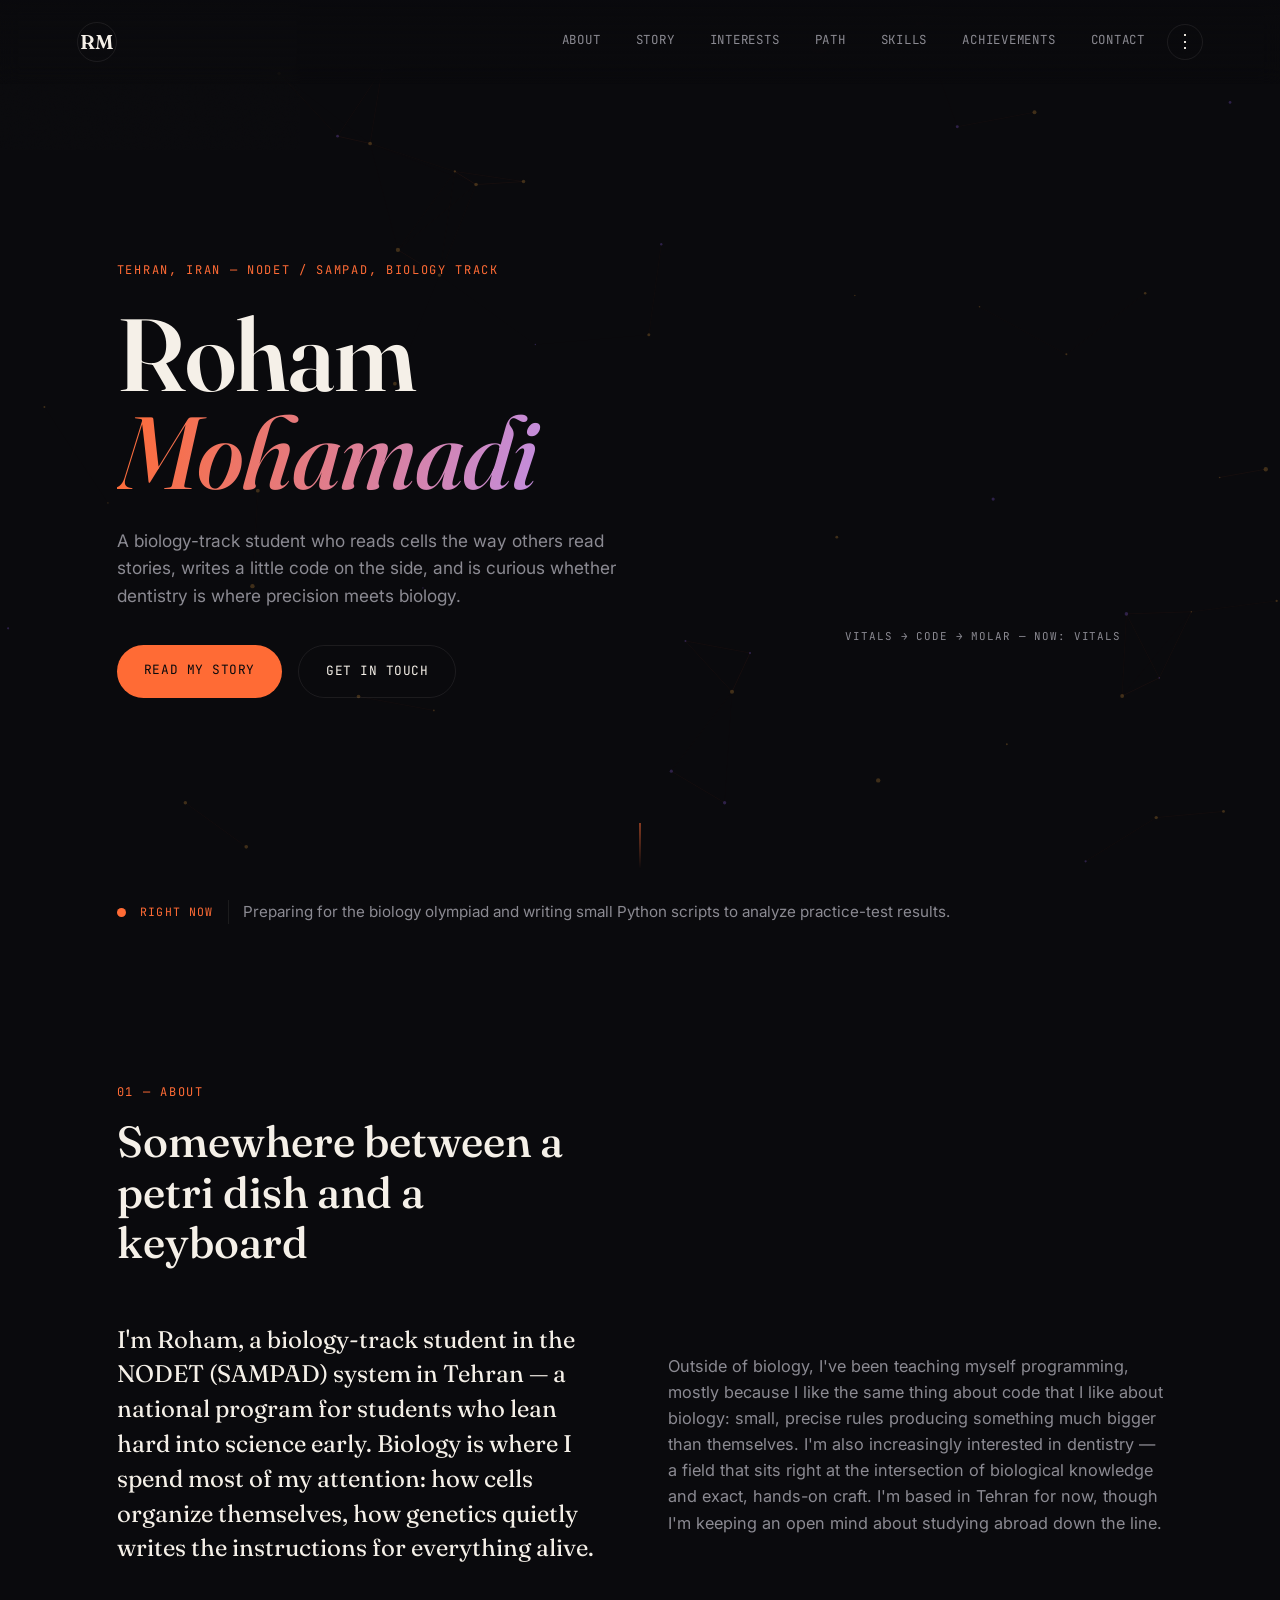
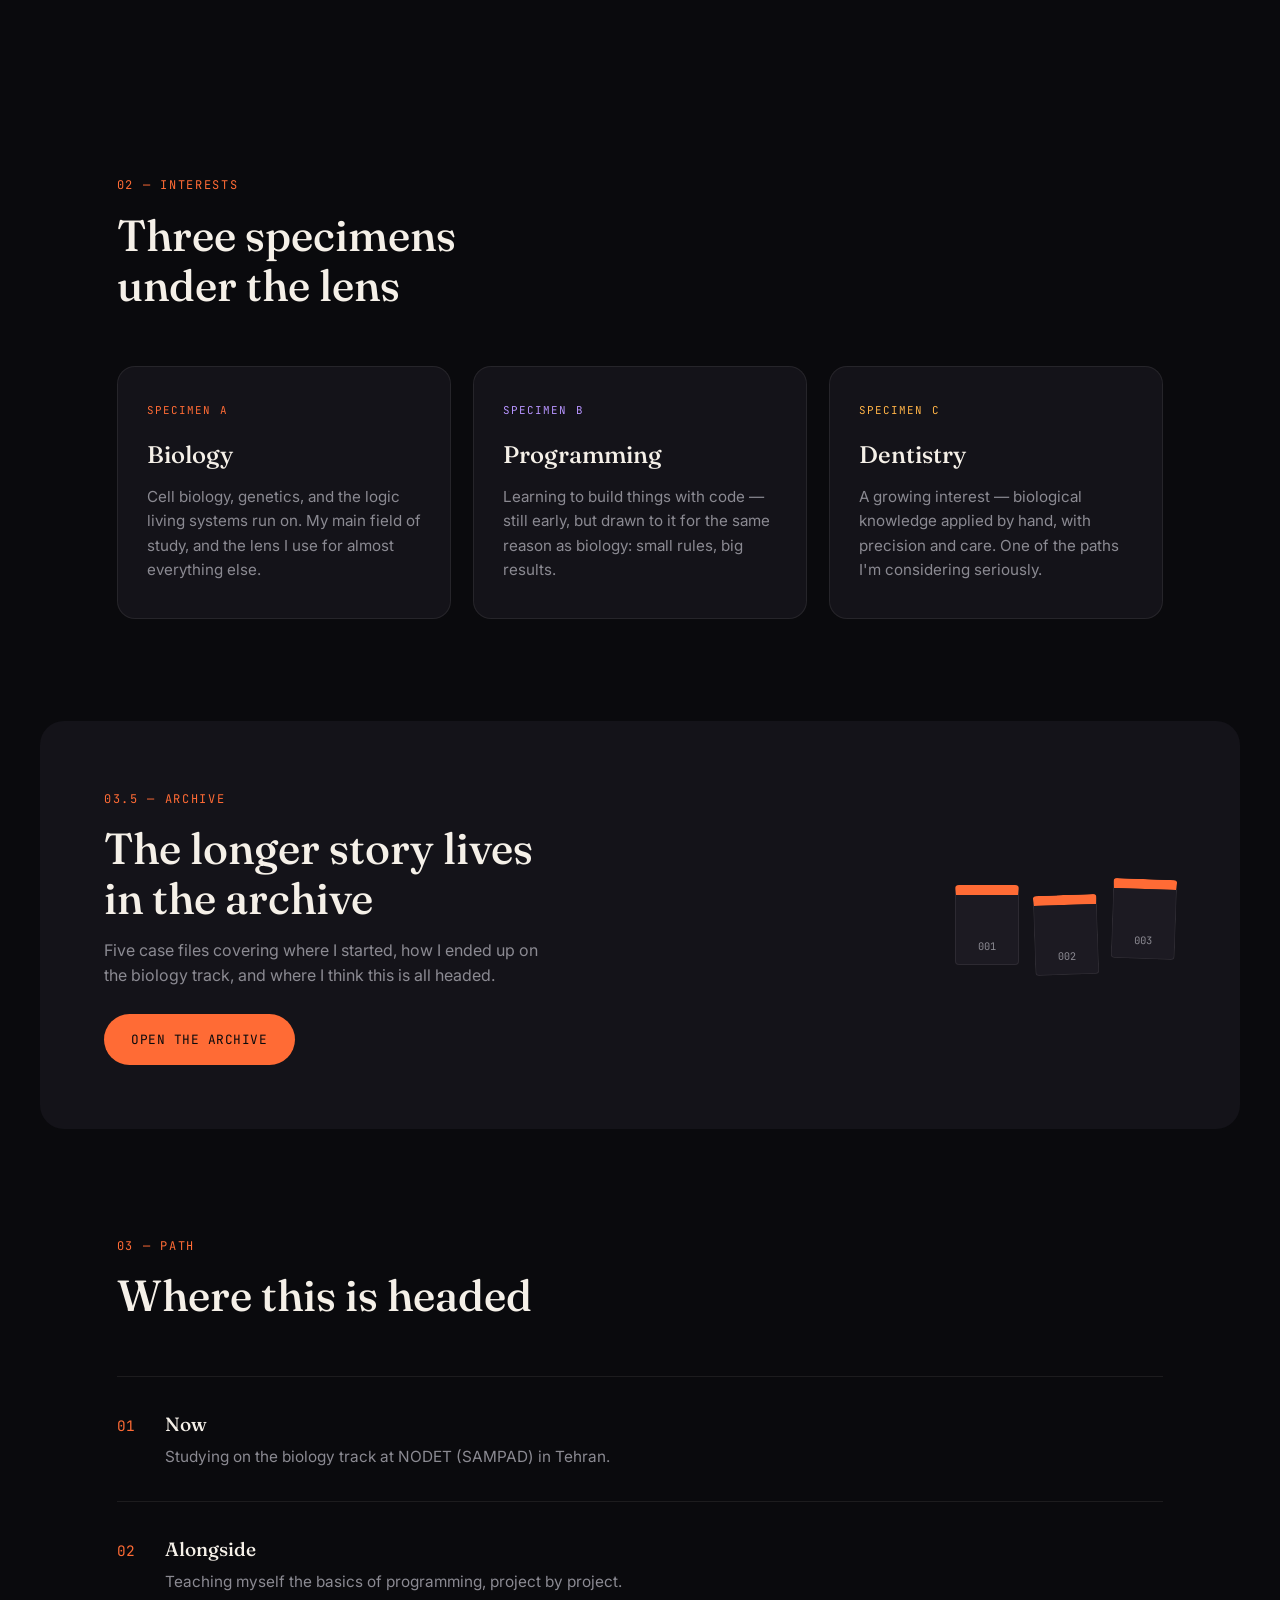
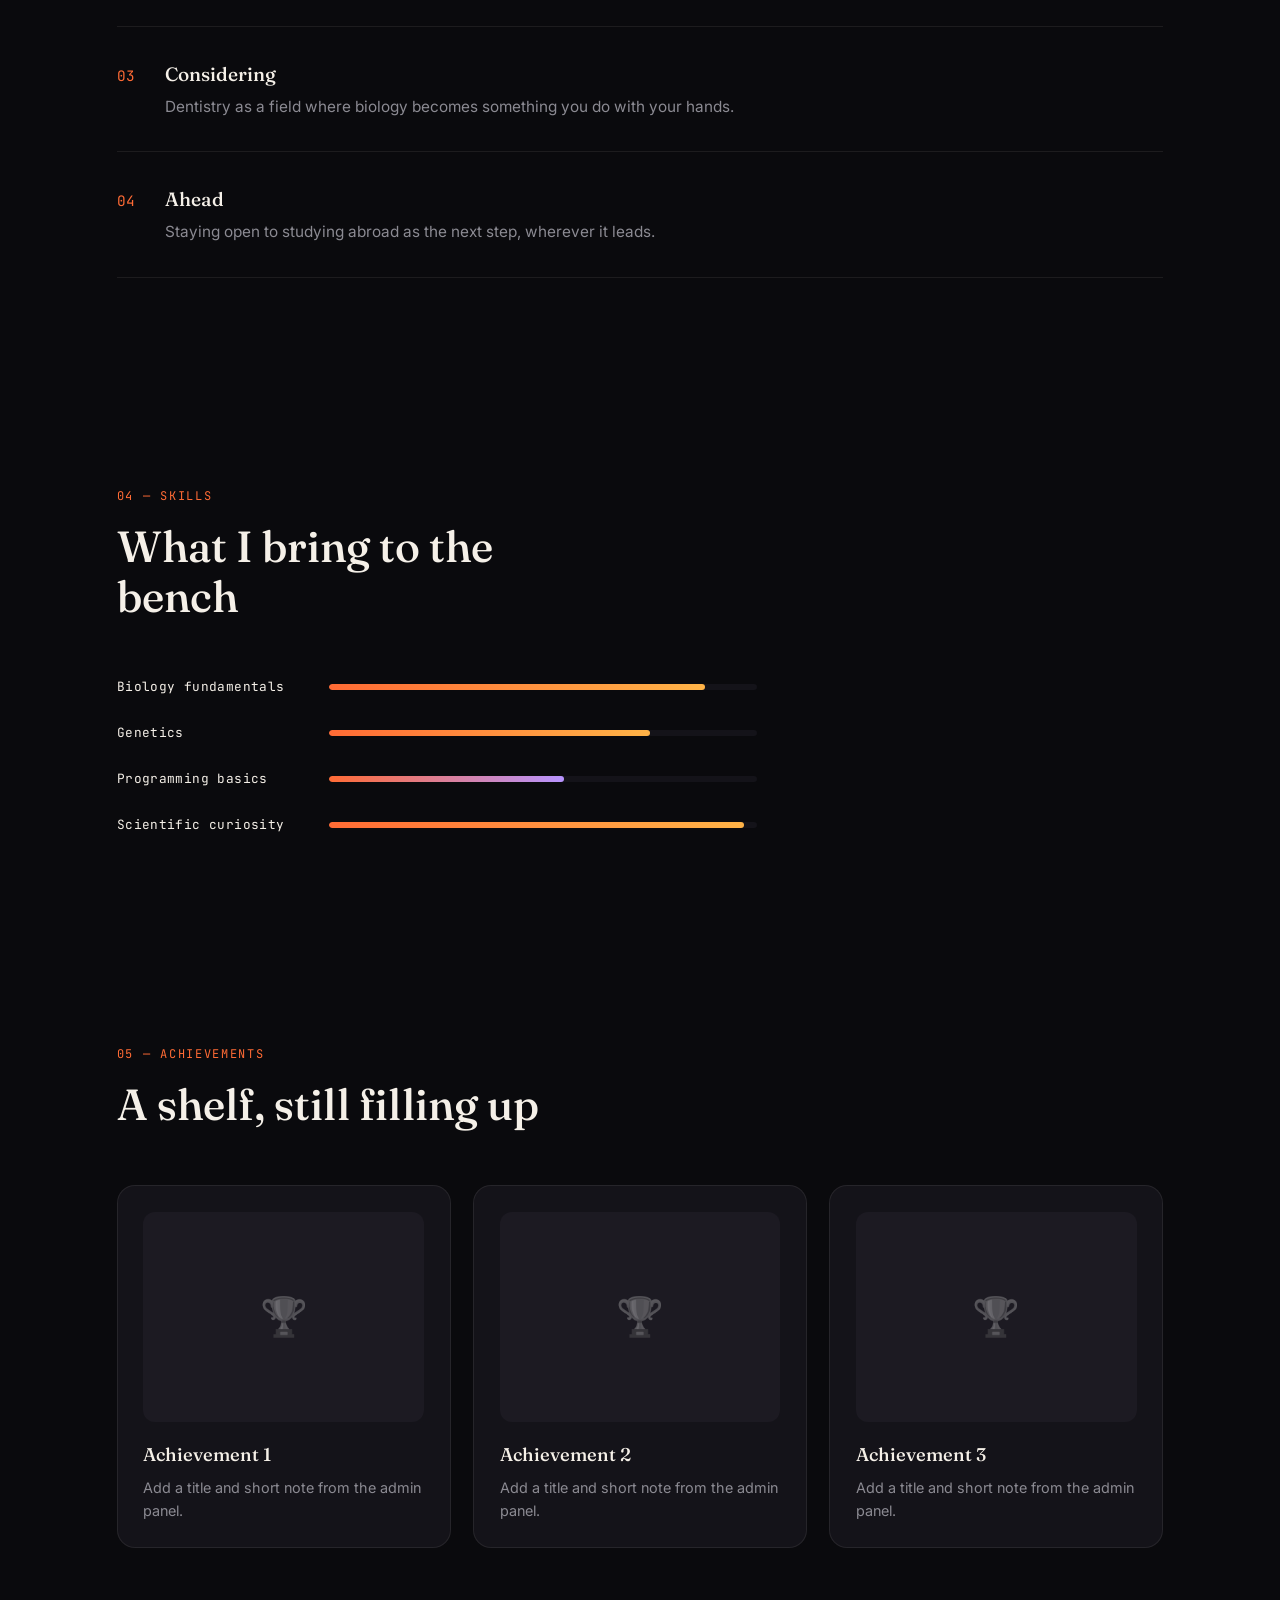
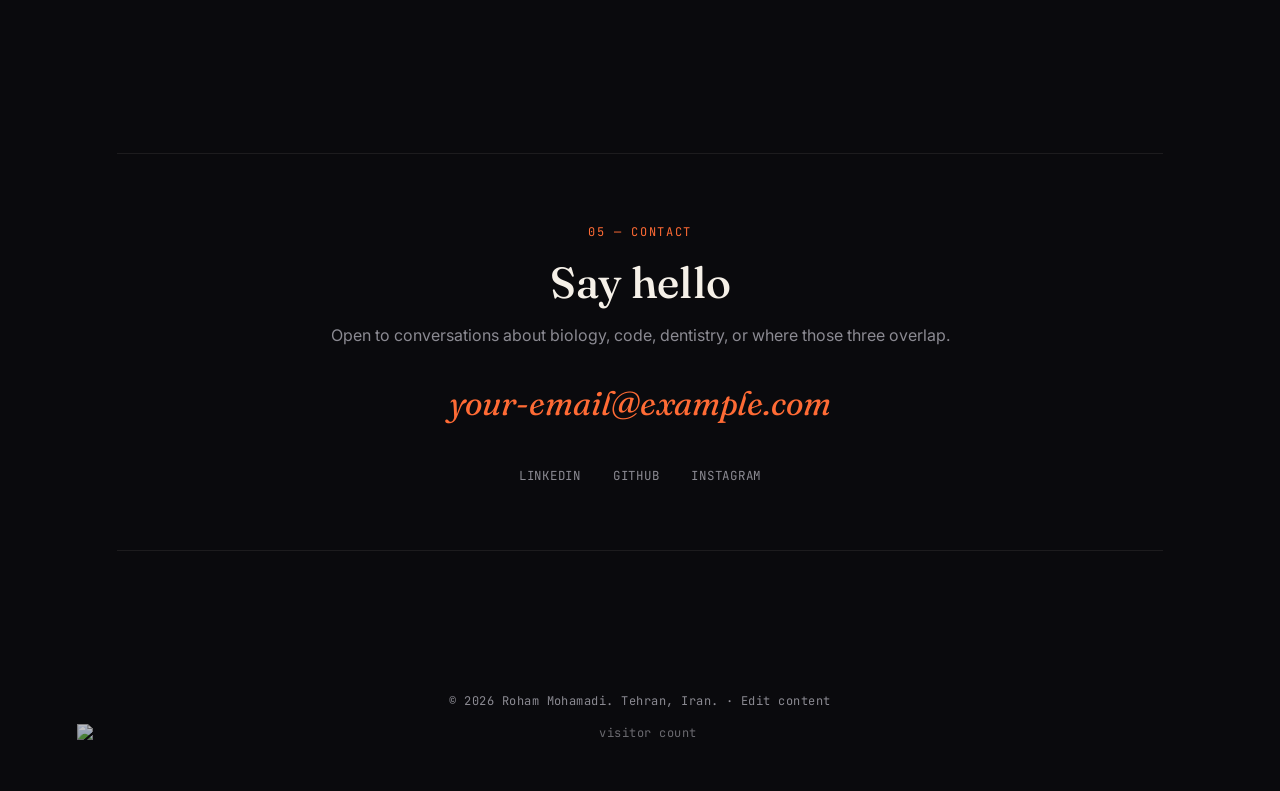
==== index.html @ c633f298 "Update index.html" ====
<!DOCTYPE html>
<html lang="en">
<head>
<meta charset="UTF-8">
<script>
(function(){
  try{
    if (localStorage.getItem('rm-theme') === 'light') document.documentElement.setAttribute('data-theme','light');
    if (localStorage.getItem('rm-motion') === 'reduced') document.documentElement.setAttribute('data-motion','reduced');
  }catch(e){}
})();
</script>
<meta name="viewport" content="width=device-width, initial-scale=1.0">
<title>Roham Mohamadi — Biology Student &amp; Curious Mind, Tehran</title>
<meta name="description" content="Roham Mohamadi is a NODET (SAMPAD) biology-track high school student in Tehran, exploring genetics, dentistry, and code. Official personal site.">
<meta name="keywords" content="Roham Mohamadi, Roham Mohamadi Tehran, Roham Mohamadi biology, Roham Mohamadi student">
<meta name="author" content="Roham Mohamadi">
<meta name="robots" content="index, follow">
<link rel="canonical" href="https://roham615.github.io/roham-mohamadi-site/">

<!-- Open Graph -->
<meta property="og:type" content="profile">
<meta property="og:title" content="Roham Mohamadi — Biology Student & Curious Mind">
<meta property="og:description" content="Personal site of Roham Mohamadi: NODET (SAMPAD) biology-track student in Tehran, exploring genetics, dentistry, and programming.">
<meta property="og:url" content="https://roham615.github.io/roham-mohamadi-site/">
<meta property="og:site_name" content="Roham Mohamadi">
<meta property="profile:first_name" content="Roham">
<meta property="profile:last_name" content="Mohamadi">

<!-- Twitter -->
<meta name="twitter:card" content="summary_large_image">
<meta name="twitter:title" content="Roham Mohamadi — Biology Student & Curious Mind">
<meta name="twitter:description" content="NODET (SAMPAD) biology-track student in Tehran, exploring genetics, dentistry, and programming.">

<link rel="icon" href="data:image/svg+xml,<svg xmlns=%22http://www.w3.org/2000/svg%22 viewBox=%220 0 100 100%22><circle cx=%2250%22 cy=%2250%22 r=%2245%22 fill=%22%230a0a0d%22/><text x=%2250%22 y=%2266%22 font-size=%2260%22 fill=%22%23ff6b35%22 text-anchor=%22middle%22 font-family=%22Georgia%22>R</text></svg>">

<link rel="preconnect" href="https://fonts.googleapis.com">
<link rel="preconnect" href="https://fonts.gstatic.com" crossorigin>
<link href="https://fonts.googleapis.com/css2?family=Fraunces:ital,opsz,wght@0,9..144,400;0,9..144,500;0,9..144,600;0,9..144,700;1,9..144,500&family=Inter:wght@400;500;600&family=JetBrains+Mono:wght@400;500&display=swap" rel="stylesheet">

<link rel="stylesheet" href="css/style.css">

<script type="application/ld+json">
{
  "@context": "https://schema.org",
  "@type": "Person",
  "name": "Roham Mohamadi",
  "alternateName": "Roham",
  "url": "https://roham615.github.io/roham-mohamadi-site/",
  "jobTitle": "High School Student",
  "affiliation": {
    "@type": "EducationalOrganization",
    "name": "NODET (SAMPAD) — National Organization for Development of Exceptional Talents"
  },
  "address": {
    "@type": "PostalAddress",
    "addressLocality": "Tehran",
    "addressCountry": "IR"
  },
  "knowsAbout": ["Biology", "Genetics", "Dentistry", "Programming", "Computer Science"],
  "description": "Roham Mohamadi is a biology-track student at NODET (SAMPAD) in Tehran, interested in genetics, dentistry, and programming."
}
</script>
</head>
<body>

<canvas id="bg-canvas"></canvas>
<div class="cursor-glow" id="cursorGlow"></div>
<svg class="grain-overlay" xmlns="http://www.w3.org/2000/svg">
  <filter id="grainFilter"><feTurbulence type="fractalNoise" baseFrequency="0.85" numOctaves="2" stitchTiles="stitch"/></filter>
  <rect width="100%" height="100%" filter="url(#grainFilter)"/>
</svg>

<div class="progress-bar" id="progressBar"></div>

<header class="nav" id="nav">
  <a href="#top" class="nav-mark">RM</a>
  <div class="nav-right">
    <nav class="nav-links">
      <a href="#about">About</a>
      <a href="biography.html">Story</a>
      <a href="#interests">Interests</a>
      <a href="#path">Path</a>
      <a href="#skills">Skills</a>
      <a href="#achievements">Achievements</a>
      <a href="#contact">Contact</a>
    </nav>
    <button class="hamburger" id="hamburger" aria-label="Open menu" aria-expanded="false">
      <span></span><span></span><span></span>
    </button>
    <button class="settings-btn" id="settingsBtn" aria-label="Site settings" aria-expanded="false">&#8942;</button>
  </div>
</header>

<div class="settings-panel" id="settingsPanel">
  <div class="settings-row">
    <span>Theme</span>
    <div class="theme-toggle" role="group" aria-label="Theme">
      <button type="button" class="theme-opt active" data-theme-choice="dark">Dark</button>
      <button type="button" class="theme-opt" data-theme-choice="light">Light</button>
    </div>
  </div>
  <div class="settings-row">
    <span>Reduce motion</span>
    <button type="button" class="switch" id="motionSwitch" role="switch" aria-checked="false"><span></span></button>
  </div>
  <a href="admin/" class="settings-link">Edit content</a>
  <a href="https://github.com/roham615/roham-mohamadi-site" target="_blank" rel="noopener" class="settings-link">View source on GitHub</a>
</div>

<div class="mobile-menu" id="mobileMenu">
  <a href="#about">About</a>
  <a href="biography.html">Story</a>
  <a href="#interests">Interests</a>
  <a href="#path">Path</a>
  <a href="#skills">Skills</a>
  <a href="#achievements">Achievements</a>
  <a href="#contact">Contact</a>
</div>

<main>

  <!-- HERO -->
  <section class="hero" id="top">
    <div class="hero-inner">
      <p class="eyebrow reveal" id="hero-eyebrow">Tehran, Iran &mdash; NODET / SAMPAD, Biology Track</p>
      <h1 class="hero-name reveal">
        <span class="hero-name-line" id="hero-first-name">Roham</span>
        <span class="hero-name-line hero-name-accent" id="hero-last-name">Mohamadi</span>
      </h1>
      <p class="hero-sub reveal" id="hero-subtitle">
        A biology-track student who reads cells the way others read stories,
        writes a little code on the side, and is curious whether dentistry
        is where precision meets biology.
      </p>
      <div class="hero-actions reveal">
        <a href="#about" class="btn btn-primary">Read my story</a>
        <a href="#contact" class="btn btn-ghost">Get in touch</a>
      </div>
    </div>
    <div class="hero-visual" aria-hidden="true">
      <svg id="specimenSvg" viewBox="0 0 400 340" fill="none" xmlns="http://www.w3.org/2000/svg">
        <!-- Stage 1: heartbeat / EKG waveform -->
        <path id="ekgPath"
          d="M20 170 L70 170 L85 160 L100 180 L115 60 L130 260 L150 170 L180 170
             L195 150 L210 190 L225 170 L260 170 L275 160 L290 180 L305 60 L320 260 L340 170 L380 170"
          stroke="#ff6b35" stroke-width="3" stroke-linecap="round" stroke-linejoin="round" fill="none"/>
        <!-- Stage 2: code brackets -->
        <path id="codePath"
          d="M170 90 C150 90 145 105 145 125 C145 145 130 155 115 160 C130 165 145 175 145 195 C145 215 150 230 170 230
             M230 90 C250 90 255 105 255 125 C255 145 270 155 285 160 C270 165 255 175 255 195 C255 215 250 230 230 230
             M175 130 L215 130
             M175 155 L205 155
             M175 180 L225 180"
          stroke="#b794ff" stroke-width="3" stroke-linecap="round" stroke-linejoin="round" fill="none" opacity="0"/>
        <!-- Stage 3: molar -->
        <path id="molarPath"
          d="M130 210 C120 250, 140 280, 165 275 C180 272, 178 245, 190 245 C202 245, 200 274, 218 276
             C244 279, 262 248, 250 208 C244 188, 224 178, 200 180 C176 178, 138 188, 130 210 Z"
          stroke="#ffb347" stroke-width="3" stroke-linecap="round" stroke-linejoin="round" fill="none" opacity="0"/>
      </svg>
      <span class="visual-caption" id="visualCaption">vitals &rarr; code &rarr; molar</span>
    </div>
    <div class="scroll-cue" aria-hidden="true"><span></span></div>
  </section>

  <!-- RIGHT NOW -->
  <section class="now-banner reveal" id="now">
    <span class="now-dot" aria-hidden="true"></span>
    <span class="now-label">Right now</span>
    <p class="now-text" id="now-text">Preparing for the biology olympiad and writing small Python scripts to analyze practice-test results.</p>
  </section>

  <!-- ABOUT -->
  <section class="about" id="about">
    <div class="section-head reveal">
      <span class="eyebrow">01 &mdash; About</span>
      <h2>Somewhere between a petri dish and a keyboard</h2>
    </div>
    <div class="about-grid">
      <p class="about-lead reveal" id="about-lead">
        I'm Roham, a biology-track student in the NODET (SAMPAD) system in Tehran &mdash;
        a national program for students who lean hard into science early.
        Biology is where I spend most of my attention: how cells organize
        themselves, how genetics quietly writes the instructions for
        everything alive.
      </p>
      <p class="about-detail reveal" id="about-detail">
        Outside of biology, I've been teaching myself programming, mostly
        because I like the same thing about code that I like about biology:
        small, precise rules producing something much bigger than themselves.
        I'm also increasingly interested in dentistry &mdash; a field that
        sits right at the intersection of biological knowledge and exact,
        hands-on craft. I'm based in Tehran for now, though I'm keeping an
        open mind about studying abroad down the line.
      </p>
    </div>
  </section>

  <!-- INTERESTS -->
  <section class="interests" id="interests">
    <div class="section-head reveal">
      <span class="eyebrow">02 &mdash; Interests</span>
      <h2>Three specimens under the lens</h2>
    </div>
    <div class="specimen-grid">
      <article class="specimen-card reveal">
        <div class="specimen-tag" id="card1-tag">SPECIMEN A</div>
        <h3 id="card1-title">Biology</h3>
        <p id="card1-desc">Cell biology, genetics, and the logic living systems run on. My main field of study, and the lens I use for almost everything else.</p>
      </article>
      <article class="specimen-card reveal">
        <div class="specimen-tag" id="card2-tag">SPECIMEN B</div>
        <h3 id="card2-title">Programming</h3>
        <p id="card2-desc">Learning to build things with code &mdash; still early, but drawn to it for the same reason as biology: small rules, big results.</p>
      </article>
      <article class="specimen-card reveal">
        <div class="specimen-tag" id="card3-tag">SPECIMEN C</div>
        <h3 id="card3-title">Dentistry</h3>
        <p id="card3-desc">A growing interest &mdash; biological knowledge applied by hand, with precision and care. One of the paths I'm considering seriously.</p>
      </article>
    </div>
  </section>

  <!-- BIOGRAPHY TEASER -->
  <section class="bio-teaser" id="biography">
    <div class="bio-teaser-inner reveal">
      <span class="eyebrow">03.5 &mdash; Archive</span>
      <h2>The longer story lives in the archive</h2>
      <p>Five case files covering where I started, how I ended up on the biology track, and where I think this is all headed.</p>
      <a href="biography.html" class="btn btn-primary">Open the archive</a>
    </div>
    <div class="bio-teaser-visual" aria-hidden="true">
      <div class="mini-folder">001</div>
      <div class="mini-folder">002</div>
      <div class="mini-folder">003</div>
    </div>
  </section>

  <!-- PATH / TIMELINE -->
  <section class="path" id="path">
    <div class="section-head reveal">
      <span class="eyebrow">03 &mdash; Path</span>
      <h2>Where this is headed</h2>
    </div>
    <ol class="timeline">
      <li class="timeline-item reveal">
        <span class="timeline-index">01</span>
        <div class="timeline-body">
          <h3 id="tl1-title">Now</h3>
          <p id="tl1-desc">Studying on the biology track at NODET (SAMPAD) in Tehran.</p>
        </div>
      </li>
      <li class="timeline-item reveal">
        <span class="timeline-index">02</span>
        <div class="timeline-body">
          <h3 id="tl2-title">Alongside</h3>
          <p id="tl2-desc">Teaching myself the basics of programming, project by project.</p>
        </div>
      </li>
      <li class="timeline-item reveal">
        <span class="timeline-index">03</span>
        <div class="timeline-body">
          <h3 id="tl3-title">Considering</h3>
          <p id="tl3-desc">Dentistry as a field where biology becomes something you do with your hands.</p>
        </div>
      </li>
      <li class="timeline-item reveal">
        <span class="timeline-index">04</span>
        <div class="timeline-body">
          <h3 id="tl4-title">Ahead</h3>
          <p id="tl4-desc">Staying open to studying abroad as the next step, wherever it leads.</p>
        </div>
      </li>
    </ol>
  </section>

  <!-- SKILLS -->
  <section class="skills" id="skills">
    <div class="section-head reveal">
      <span class="eyebrow">04 &mdash; Skills</span>
      <h2>What I bring to the bench</h2>
    </div>
    <div class="skills-grid">
      <div class="skill-row reveal">
        <span class="skill-name" id="skill1-name">Biology fundamentals</span>
        <div class="skill-bar" id="skill1-bar"><span style="--level:88%"></span></div>
      </div>
      <div class="skill-row reveal">
        <span class="skill-name" id="skill2-name">Genetics</span>
        <div class="skill-bar" id="skill2-bar"><span style="--level:75%"></span></div>
      </div>
      <div class="skill-row reveal">
        <span class="skill-name" id="skill3-name">Programming basics</span>
        <div class="skill-bar" id="skill3-bar"><span style="--level:55%"></span></div>
      </div>
      <div class="skill-row reveal">
        <span class="skill-name" id="skill4-name">Scientific curiosity</span>
        <div class="skill-bar" id="skill4-bar"><span style="--level:97%"></span></div>
      </div>
    </div>
  </section>

  <!-- ACHIEVEMENTS -->
  <section class="achievements" id="achievements">
    <div class="section-head reveal">
      <span class="eyebrow">05 &mdash; Achievements</span>
      <h2>A shelf, still filling up</h2>
    </div>
    <div class="achievements-grid">
      <article class="achievement-card reveal">
        <div class="achievement-image" id="ach1-image-wrap"><span class="achievement-placeholder">&#127942;</span></div>
        <h3 id="ach1-title">Achievement 1</h3>
        <p id="ach1-note">Add a title and short note from the admin panel.</p>
      </article>
      <article class="achievement-card reveal">
        <div class="achievement-image" id="ach2-image-wrap"><span class="achievement-placeholder">&#127942;</span></div>
        <h3 id="ach2-title">Achievement 2</h3>
        <p id="ach2-note">Add a title and short note from the admin panel.</p>
      </article>
      <article class="achievement-card reveal">
        <div class="achievement-image" id="ach3-image-wrap"><span class="achievement-placeholder">&#127942;</span></div>
        <h3 id="ach3-title">Achievement 3</h3>
        <p id="ach3-note">Add a title and short note from the admin panel.</p>
      </article>
    </div>
  </section>

  <!-- CONTACT -->
  <section class="contact" id="contact">
    <div class="contact-inner reveal">
      <span class="eyebrow">05 &mdash; Contact</span>
      <h2>Say hello</h2>
      <p id="contact-desc">Open to conversations about biology, code, dentistry, or where those three overlap.</p>
      <a class="contact-email" id="contact-email" href="mailto:your-email@example.com">your-email@example.com</a>
      <div class="contact-socials">
        <a href="#" id="contact-linkedin" aria-label="LinkedIn">LinkedIn</a>
        <a href="#" id="contact-github" aria-label="GitHub">GitHub</a>
        <a href="#" id="contact-instagram" aria-label="Instagram">Instagram</a>
      </div>
    </div>
  </section>

</main>

<footer class="site-footer">
  <p>&copy; <span id="year"></span> Roham Mohamadi. Tehran, Iran. &middot; <a href="admin/" style="color:var(--gray);">Edit content</a></p>
  <img class="visitor-badge" src="https://visitor-badge.laobi.icu/badge?page_id=roham615.roham-mohamadi-site&left_text=Views&left_color=0a0a0d&right_color=ff6b35" alt="visitor count" loading="lazy">
</footer>

<script src="js/main.js"></script>
</body>
</html>
---- css/style.css ----
/* ===== Tokens ===== */
:root{
  --void:#0a0a0d;
  --panel:#141319;
  --panel-2:#1c1a22;
  --orange:#ff6b35;
  --amber:#ffb347;
  --violet:#9b6bff;
  --violet-soft:#b794ff;
  --bone:#f5f0e8;
  --gray:#8b8a92;
  --line:rgba(245,240,232,0.08);

  --display:"Fraunces", Georgia, serif;
  --body:"Inter", -apple-system, sans-serif;
  --mono:"JetBrains Mono", monospace;

  --ease:cubic-bezier(.22,1,.36,1);
}

[data-theme="light"]{
  --void:#faf7f2;
  --panel:#ffffff;
  --panel-2:#f1ece3;
  --bone:#1a1a1f;
  --gray:#68676f;
  --line:rgba(10,10,13,0.1);
}
[data-theme="light"] body{background:var(--void);}
[data-theme="light"] .nav{background:linear-gradient(to bottom, rgba(250,247,242,0.9), transparent);}
[data-theme="light"] .switch{background:var(--panel-2);}
[data-theme="light"] .theme-toggle{background:var(--panel-2);}

*{margin:0;padding:0;box-sizing:border-box;}

html{scroll-behavior:smooth;}

@media (prefers-reduced-motion: reduce){
  html{scroll-behavior:auto;}
  *{animation-duration:0.01ms !important; animation-iteration-count:1 !important; transition-duration:0.01ms !important; scroll-behavior:auto !important;}
}
html[data-motion="reduced"]{scroll-behavior:auto;}
html[data-motion="reduced"] *{animation-duration:0.01ms !important; animation-iteration-count:1 !important; transition-duration:0.01ms !important; scroll-behavior:auto !important;}

body{
  background:var(--void);
  color:var(--bone);
  font-family:var(--body);
  line-height:1.6;
  overflow-x:hidden;
  position:relative;
}

a{color:inherit; text-decoration:none;}

::selection{background:var(--orange); color:var(--void);}

/* ===== Background canvas (molecular node field) ===== */
#bg-canvas{
  position:fixed;
  inset:0;
  z-index:0;
  opacity:0.55;
  pointer-events:none;
}

/* ===== Progress bar ===== */
.progress-bar{
  position:fixed;
  top:0; left:0;
  height:2px;
  width:0%;
  background:linear-gradient(90deg, var(--orange), var(--amber));
  z-index:100;
  transition:width 0.1s linear;
}

/* ===== Nav ===== */
.nav{
  position:fixed;
  top:0; left:0; right:0;
  z-index:50;
  display:flex;
  align-items:center;
  justify-content:space-between;
  padding:22px 6vw;
  backdrop-filter:blur(10px);
  background:linear-gradient(to bottom, rgba(10,10,13,0.85), transparent);
  transition:padding 0.3s var(--ease);
}
.nav-mark{
  font-family:var(--display);
  font-weight:600;
  font-size:1.25rem;
  letter-spacing:0.02em;
  color:var(--bone);
  border:1px solid var(--line);
  width:40px; height:40px;
  display:flex; align-items:center; justify-content:center;
  border-radius:50%;
  transition:border-color 0.3s var(--ease), color 0.3s var(--ease), transform 0.3s var(--ease);
}
.nav-mark:hover{border-color:var(--orange); color:var(--orange); transform:rotate(-8deg);}
.nav-right{display:flex; align-items:center; gap:1.4rem;}
.nav-links{display:flex; gap:2.2rem;}
.nav-links a{
  font-family:var(--mono);
  font-size:0.78rem;
  letter-spacing:0.06em;
  text-transform:uppercase;
  color:var(--gray);
  position:relative;
  padding-bottom:4px;
  transition:color 0.3s var(--ease);
}
.nav-links a::after{
  content:"";
  position:absolute;
  left:0; bottom:0;
  width:0%; height:1px;
  background:var(--orange);
  transition:width 0.35s var(--ease);
}
.nav-links a:hover{color:var(--bone);}
.nav-links a:hover::after{width:100%;}

.hamburger{
  display:none;
  flex-direction:column;
  justify-content:center;
  gap:5px;
  width:36px; height:36px;
  background:none;
  border:none;
  cursor:pointer;
  z-index:60;
}
.hamburger span{
  display:block;
  width:22px; height:2px;
  background:var(--bone);
  border-radius:2px;
  transition:transform 0.35s var(--ease), opacity 0.25s var(--ease), background 0.3s var(--ease);
}
.hamburger.open span:nth-child(1){transform:translateY(7px) rotate(45deg); background:var(--orange);}
.hamburger.open span:nth-child(2){opacity:0;}
.hamburger.open span:nth-child(3){transform:translateY(-7px) rotate(-45deg); background:var(--orange);}

.mobile-menu{
  position:fixed;
  inset:0;
  z-index:45;
  background:rgba(10,10,13,0.97);
  backdrop-filter:blur(14px);
  display:flex;
  flex-direction:column;
  align-items:center;
  justify-content:center;
  gap:1.8rem;
  opacity:0;
  pointer-events:none;
  transform:translateY(-12px);
  transition:opacity 0.4s var(--ease), transform 0.4s var(--ease);
}
.mobile-menu.open{
  opacity:1;
  pointer-events:auto;
  transform:translateY(0);
}
.mobile-menu a{
  font-family:var(--display);
  font-style:italic;
  font-size:1.8rem;
  color:var(--bone);
  transition:color 0.3s var(--ease);
}
.mobile-menu a:hover{color:var(--orange);}

@media (max-width:720px){
  .nav-links{display:none;}
  .hamburger{display:flex;}
}
@media (min-width:721px){
  .mobile-menu{display:none;}
}

/* ===== Settings button + panel ===== */
.settings-btn{
  background:none;
  border:1px solid var(--line);
  color:var(--bone);
  width:36px; height:36px;
  border-radius:50%;
  font-size:1.1rem;
  line-height:1;
  cursor:pointer;
  display:flex; align-items:center; justify-content:center;
  transition:border-color 0.3s var(--ease), color 0.3s var(--ease), transform 0.3s var(--ease);
}
.settings-btn:hover{border-color:var(--orange); color:var(--orange); transform:rotate(90deg);}

.settings-panel{
  position:fixed;
  top:70px; right:6vw;
  z-index:55;
  width:260px;
  background:var(--panel);
  border:1px solid var(--line);
  border-radius:14px;
  padding:1.1rem;
  box-shadow:0 20px 50px -12px rgba(0,0,0,0.5);
  opacity:0;
  transform:translateY(-8px) scale(0.98);
  pointer-events:none;
  transition:opacity 0.25s var(--ease), transform 0.25s var(--ease);
}
.settings-panel.open{
  opacity:1;
  transform:translateY(0) scale(1);
  pointer-events:auto;
}
.settings-row{
  display:flex;
  align-items:center;
  justify-content:space-between;
  padding:0.5rem 0;
  font-family:var(--mono);
  font-size:0.78rem;
  color:var(--bone);
}
.theme-toggle{
  display:flex;
  background:var(--void);
  border-radius:999px;
  padding:2px;
  gap:2px;
}
.theme-opt{
  background:none;
  border:none;
  color:var(--gray);
  font-family:var(--mono);
  font-size:0.68rem;
  text-transform:uppercase;
  padding:0.35rem 0.7rem;
  border-radius:999px;
  cursor:pointer;
  transition:background 0.3s var(--ease), color 0.3s var(--ease);
}
.theme-opt.active{background:var(--orange); color:var(--void);}

.switch{
  width:38px; height:22px;
  background:var(--void);
  border:1px solid var(--line);
  border-radius:999px;
  position:relative;
  cursor:pointer;
  padding:0;
}
.switch span{
  position:absolute;
  top:2px; left:2px;
  width:16px; height:16px;
  border-radius:50%;
  background:var(--gray);
  transition:transform 0.3s var(--ease), background 0.3s var(--ease);
}
.switch[aria-checked="true"] span{
  transform:translateX(16px);
  background:var(--orange);
}

.settings-link{
  display:block;
  font-family:var(--mono);
  font-size:0.78rem;
  color:var(--gray);
  padding:0.7rem 0;
  border-top:1px solid var(--line);
  margin-top:0.4rem;
  transition:color 0.3s var(--ease);
}
.settings-link:hover{color:var(--orange);}

@media (max-width:480px){
  .settings-panel{right:4vw; width:calc(100vw - 8vw);}
}

/* ===== Layout helpers ===== */
main{position:relative; z-index:1;}
section{
  padding:8vw 6vw;
  max-width:1200px;
  margin:0 auto;
  position:relative;
}
.section-head{margin-bottom:3.5rem;}
.eyebrow{
  font-family:var(--mono);
  font-size:0.75rem;
  letter-spacing:0.14em;
  text-transform:uppercase;
  color:var(--orange);
  display:inline-block;
  margin-bottom:0.9rem;
}
h2{
  font-family:var(--display);
  font-weight:500;
  font-size:clamp(1.8rem, 3.4vw, 2.8rem);
  line-height:1.15;
  max-width:16ch;
}

/* ===== Reveal on scroll ===== */
.reveal{
  opacity:0;
  transform:translateY(28px);
  transition:opacity 0.9s var(--ease), transform 0.9s var(--ease);
}
.reveal.is-visible{
  opacity:1;
  transform:translateY(0);
}

/* Staggered entrance for grouped items */
.specimen-card:nth-child(1){transition-delay:0s;}
.specimen-card:nth-child(2){transition-delay:0.12s;}
.specimen-card:nth-child(3){transition-delay:0.24s;}
.timeline-item:nth-child(1){transition-delay:0s;}
.timeline-item:nth-child(2){transition-delay:0.09s;}
.timeline-item:nth-child(3){transition-delay:0.18s;}
.timeline-item:nth-child(4){transition-delay:0.27s;}
.skill-row:nth-child(1){transition-delay:0s;}
.skill-row:nth-child(2){transition-delay:0.1s;}
.skill-row:nth-child(3){transition-delay:0.2s;}
.skill-row:nth-child(4){transition-delay:0.3s;}
/* Reset the stagger delay once the entrance animation has played, so it
   doesn't keep delaying unrelated transitions (like card tilt on hover) */
.specimen-card.is-visible,
.timeline-item.is-visible,
.skill-row.is-visible{
  transition-delay:0s;
}

/* ===== Hero ===== */
.hero{
  min-height:100vh;
  display:flex;
  align-items:center;
  justify-content:space-between;
  gap:4vw;
  flex-wrap:wrap;
  padding-top:12vh;
  padding-bottom:6vh;
}
.hero-inner{max-width:640px;}
.hero-name{
  font-family:var(--display);
  font-weight:600;
  font-size:clamp(3.2rem, 9vw, 6.4rem);
  line-height:0.96;
  letter-spacing:-0.01em;
  margin:0.6rem 0 1.6rem;
}
.hero-name-line{display:block;}
.hero-name-accent{
  font-style:italic;
  font-weight:500;
  background:linear-gradient(100deg, var(--orange), var(--violet-soft));
  -webkit-background-clip:text;
  background-clip:text;
  color:transparent;
}
.hero-sub{
  font-size:1.08rem;
  color:var(--gray);
  max-width:46ch;
  margin-bottom:2.2rem;
}
.hero-actions{display:flex; gap:1rem; flex-wrap:wrap;}

.btn{
  font-family:var(--mono);
  font-size:0.8rem;
  letter-spacing:0.04em;
  text-transform:uppercase;
  padding:0.95rem 1.7rem;
  border-radius:999px;
  transition:transform 0.35s var(--ease), background 0.35s var(--ease), color 0.35s var(--ease), box-shadow 0.35s var(--ease);
  display:inline-block;
}
.btn-primary{
  background:var(--orange);
  color:var(--void);
  box-shadow:0 0 0 0 rgba(255,107,53,0.5);
}
.btn-primary:hover{
  transform:translateY(-3px);
  box-shadow:0 10px 30px -8px rgba(255,107,53,0.6);
}
.btn-ghost{
  border:1px solid var(--line);
  color:var(--bone);
}
.btn-ghost:hover{
  border-color:var(--orange);
  color:var(--orange);
  transform:translateY(-3px);
}

.hero-visual{
  position:relative;
  width:min(360px, 40vw);
  display:flex;
  flex-direction:column;
  align-items:center;
  gap:0.8rem;
}
#specimenSvg{width:100%; height:auto;}
.visual-caption{
  font-family:var(--mono);
  font-size:0.68rem;
  letter-spacing:0.08em;
  text-transform:uppercase;
  color:var(--gray);
}
@media (max-width:900px){
  .hero-visual{width:70vw; margin:0 auto;}
}

.scroll-cue{
  position:absolute;
  bottom:3.5vh;
  left:50%;
  transform:translateX(-50%);
}
.scroll-cue span{
  display:block;
  width:1px;
  height:46px;
  background:linear-gradient(to bottom, var(--orange), transparent);
  animation:scrollpulse 2s var(--ease) infinite;
}
@keyframes scrollpulse{
  0%{transform:scaleY(0.3); transform-origin:top; opacity:0.4;}
  50%{transform:scaleY(1); transform-origin:top; opacity:1;}
  100%{transform:scaleY(0.3); transform-origin:bottom; opacity:0.4;}
}

/* ===== About ===== */
.about-grid{
  display:grid;
  grid-template-columns:1fr 1fr;
  gap:3.5rem;
}
.about-lead{
  font-family:var(--display);
  font-size:1.5rem;
  font-weight:400;
  line-height:1.45;
  color:var(--bone);
}
.about-detail{
  color:var(--gray);
  font-size:1.02rem;
  align-self:center;
}
@media (max-width:820px){
  .about-grid{grid-template-columns:1fr;}
}

/* ===== Interests / specimen cards ===== */
.specimen-grid{
  display:grid;
  grid-template-columns:repeat(3, 1fr);
  gap:1.4rem;
  perspective:1000px;
}
.specimen-card{
  background:var(--panel);
  border:1px solid var(--line);
  border-radius:18px;
  padding:2.2rem 1.8rem;
  transition:transform 0.25s var(--ease), border-color 0.4s var(--ease), background 0.4s var(--ease);
  position:relative;
  overflow:hidden;
  transform:perspective(800px) rotateX(var(--ry, 0deg)) rotateY(var(--rx, 0deg)) translateY(0);
  will-change:transform;
}
.specimen-card::before{
  content:"";
  position:absolute;
  top:-40%; left:-40%;
  width:80%; height:80%;
  background:radial-gradient(circle, var(--card-accent, var(--orange)) 0%, transparent 70%);
  opacity:0;
  transition:opacity 0.4s var(--ease);
}
.specimen-card:nth-child(1){ --card-accent: rgba(255,107,53,0.18); }
.specimen-card:nth-child(2){ --card-accent: rgba(155,107,255,0.22); }
.specimen-card:nth-child(3){ --card-accent: rgba(255,179,71,0.2); }
.specimen-card:nth-child(1) .specimen-tag{ color:var(--orange); }
.specimen-card:nth-child(2) .specimen-tag{ color:var(--violet-soft); }
.specimen-card:nth-child(3) .specimen-tag{ color:var(--amber); }
.specimen-card:nth-child(1):hover{ border-color:rgba(255,107,53,0.4); }
.specimen-card:nth-child(2):hover{ border-color:rgba(155,107,255,0.45); }
.specimen-card:nth-child(3):hover{ border-color:rgba(255,179,71,0.4); }
.specimen-card:hover{
  border-color:rgba(255,107,53,0.4);
  background:var(--panel-2);
}
.specimen-card:hover::before{opacity:1;}
.specimen-tag{
  font-family:var(--mono);
  font-size:0.68rem;
  letter-spacing:0.1em;
  color:var(--amber);
  margin-bottom:1rem;
}
.specimen-card h3{
  font-family:var(--display);
  font-size:1.5rem;
  font-weight:500;
  margin-bottom:0.7rem;
}
.specimen-card p{color:var(--gray); font-size:0.95rem;}
@media (max-width:820px){
  .specimen-grid{grid-template-columns:1fr;}
}

/* ===== Biography Teaser ===== */
.bio-teaser{
  display:flex;
  align-items:center;
  justify-content:space-between;
  gap:3vw;
  flex-wrap:wrap;
  background:var(--panel);
  border-radius:24px;
  padding:5vw 5vw;
}
.bio-teaser-inner{max-width:520px;}
.bio-teaser-inner h2{margin-bottom:0.9rem;}
.bio-teaser-inner p{color:var(--gray); margin-bottom:1.6rem; max-width:44ch;}
.bio-teaser-visual{
  display:flex;
  gap:0.9rem;
}
.mini-folder{
  width:64px; height:80px;
  border:1px solid var(--line);
  border-top:10px solid var(--orange);
  border-radius:4px;
  background:var(--panel-2);
  display:flex; align-items:flex-end; justify-content:center;
  padding-bottom:0.6rem;
  font-family:var(--mono);
  font-size:0.65rem;
  color:var(--gray);
  transition:transform 0.4s var(--ease), border-color 0.4s var(--ease);
}
.mini-folder:nth-child(2){transform:translateY(10px) rotate(-2deg);}
.mini-folder:nth-child(3){transform:translateY(-6px) rotate(2deg);}
.bio-teaser:hover .mini-folder{border-top-color:var(--amber);}
@media (max-width:720px){
  .bio-teaser{flex-direction:column; align-items:flex-start;}
}

/* ===== Timeline ===== */
.timeline{list-style:none;}
.timeline-item{
  display:flex;
  gap:1.6rem;
  padding:2rem 0;
  border-top:1px solid var(--line);
  align-items:baseline;
  transition:padding-left 0.4s var(--ease);
}
.timeline-item:hover{padding-left:0.8rem;}
.timeline-item:last-child{border-bottom:1px solid var(--line);}
.timeline-index{
  font-family:var(--mono);
  color:var(--orange);
  font-size:0.9rem;
  min-width:2.5ch;
}
.timeline-body h3{
  font-family:var(--display);
  font-size:1.2rem;
  font-weight:500;
  margin-bottom:0.3rem;
}
.timeline-body p{color:var(--gray); font-size:0.96rem;}

/* ===== Skills ===== */
.skills-grid{display:flex; flex-direction:column; gap:1.6rem; max-width:640px;}
.skill-row{display:flex; align-items:center; gap:1.4rem;}
.skill-name{
  font-family:var(--mono);
  font-size:0.8rem;
  letter-spacing:0.03em;
  min-width:190px;
  color:var(--bone);
}
.skill-bar{
  flex:1;
  height:6px;
  background:var(--panel);
  border-radius:999px;
  overflow:hidden;
}
.skill-bar span{
  display:block;
  height:100%;
  width:0%;
  border-radius:999px;
  background:linear-gradient(90deg, var(--orange), var(--amber));
  transition:width 1.4s var(--ease);
}
.skill-row:nth-child(3) .skill-bar span{
  background:linear-gradient(90deg, var(--orange), var(--violet-soft));
}
.skill-bar.animate span{width:var(--level);}

/* ===== Contact ===== */
.contact{text-align:center;}
.contact-inner{
  padding:5vw 0;
  border-top:1px solid var(--line);
  border-bottom:1px solid var(--line);
}
.contact h2{margin:0 auto 1rem; max-width:none;}
.contact p{color:var(--gray); margin-bottom:1.8rem;}
.contact-email{
  font-family:var(--display);
  font-style:italic;
  font-size:clamp(1.4rem, 3vw, 2.1rem);
  color:var(--orange);
  border-bottom:1px solid transparent;
  transition:border-color 0.3s var(--ease), color 0.3s var(--ease);
}
.contact-email:hover{border-color:var(--orange); color:var(--amber);}
.contact-socials{
  display:flex; justify-content:center; gap:2rem;
  margin-top:2.2rem;
}
.contact-socials a{
  font-family:var(--mono);
  font-size:0.78rem;
  text-transform:uppercase;
  letter-spacing:0.06em;
  color:var(--gray);
  transition:color 0.3s var(--ease);
}
.contact-socials a:hover{color:var(--bone);}

/* ===== Footer ===== */
.site-footer{
  text-align:center;
  padding:2.4rem 6vw 3rem;
  color:var(--gray);
  font-family:var(--mono);
  font-size:0.75rem;
  letter-spacing:0.04em;
  position:relative;
  z-index:1;
}

/* ===== Ambient cursor glow ===== */
.cursor-glow{
  position:fixed;
  top:0; left:0;
  width:480px; height:480px;
  border-radius:50%;
  background:radial-gradient(circle, rgba(255,107,53,0.14) 0%, rgba(155,107,255,0.09) 50%, transparent 75%);
  transform:translate(-50%, -50%);
  pointer-events:none;
  z-index:2;
  mix-blend-mode:screen;
  opacity:0;
  transition:opacity 0.5s ease;
}
.cursor-glow.active{opacity:1;}
@media (max-width:900px){
  .cursor-glow{display:none;}
}
@media (prefers-reduced-motion: reduce){
  .cursor-glow{display:none;}
}
html[data-motion="reduced"] .cursor-glow{display:none;}

/* ===== Grain texture overlay ===== */
.grain-overlay{
  position:fixed;
  inset:0;
  z-index:3;
  pointer-events:none;
  opacity:0.035;
  mix-blend-mode:overlay;
}

/* ===== Right Now banner ===== */
.now-banner{
  max-width:1200px;
  margin:0 auto;
  padding:0 6vw 4vw;
  display:flex;
  align-items:center;
  gap:0.9rem;
  flex-wrap:wrap;
}
.now-dot{
  width:9px; height:9px;
  border-radius:50%;
  background:var(--orange);
  box-shadow:0 0 0 0 rgba(255,107,53,0.5);
  animation:nowpulse 2.2s ease infinite;
  flex-shrink:0;
}
@keyframes nowpulse{
  0%{box-shadow:0 0 0 0 rgba(255,107,53,0.5);}
  70%{box-shadow:0 0 0 10px rgba(255,107,53,0);}
  100%{box-shadow:0 0 0 0 rgba(255,107,53,0);}
}
.now-label{
  font-family:var(--mono);
  font-size:0.72rem;
  letter-spacing:0.1em;
  text-transform:uppercase;
  color:var(--orange);
  flex-shrink:0;
}
.now-text{
  color:var(--gray);
  font-size:0.95rem;
  border-inline-start:1px solid var(--line);
  padding-inline-start:0.9rem;
}

/* ===== Achievements ===== */
.achievements-grid{
  display:grid;
  grid-template-columns:repeat(3, 1fr);
  gap:1.4rem;
}
.achievement-card{
  background:var(--panel);
  border:1px solid var(--line);
  border-radius:18px;
  padding:1.6rem;
  transition:transform 0.3s var(--ease), border-color 0.3s var(--ease);
}
.achievement-card:hover{
  transform:translateY(-6px);
  border-color:rgba(255,179,71,0.4);
}
.achievement-image{
  width:100%;
  aspect-ratio:4/3;
  border-radius:12px;
  background:var(--panel-2);
  display:flex;
  align-items:center;
  justify-content:center;
  overflow:hidden;
  margin-bottom:1.1rem;
}
.achievement-image img{
  width:100%; height:100%;
  object-fit:cover;
}
.achievement-placeholder{
  font-size:2.4rem;
  opacity:0.35;
  filter:grayscale(1);
}
.achievement-card h3{
  font-family:var(--display);
  font-size:1.15rem;
  font-weight:500;
  margin-bottom:0.4rem;
}
.achievement-card p{
  color:var(--gray);
  font-size:0.9rem;
}
@media (max-width:820px){
  .achievements-grid{grid-template-columns:1fr;}
}

/* ===== Visitor badge ===== */
.visitor-badge{
  display:block;
  margin:0.8rem auto 0;
  opacity:0.75;
  filter:grayscale(0.15);
}
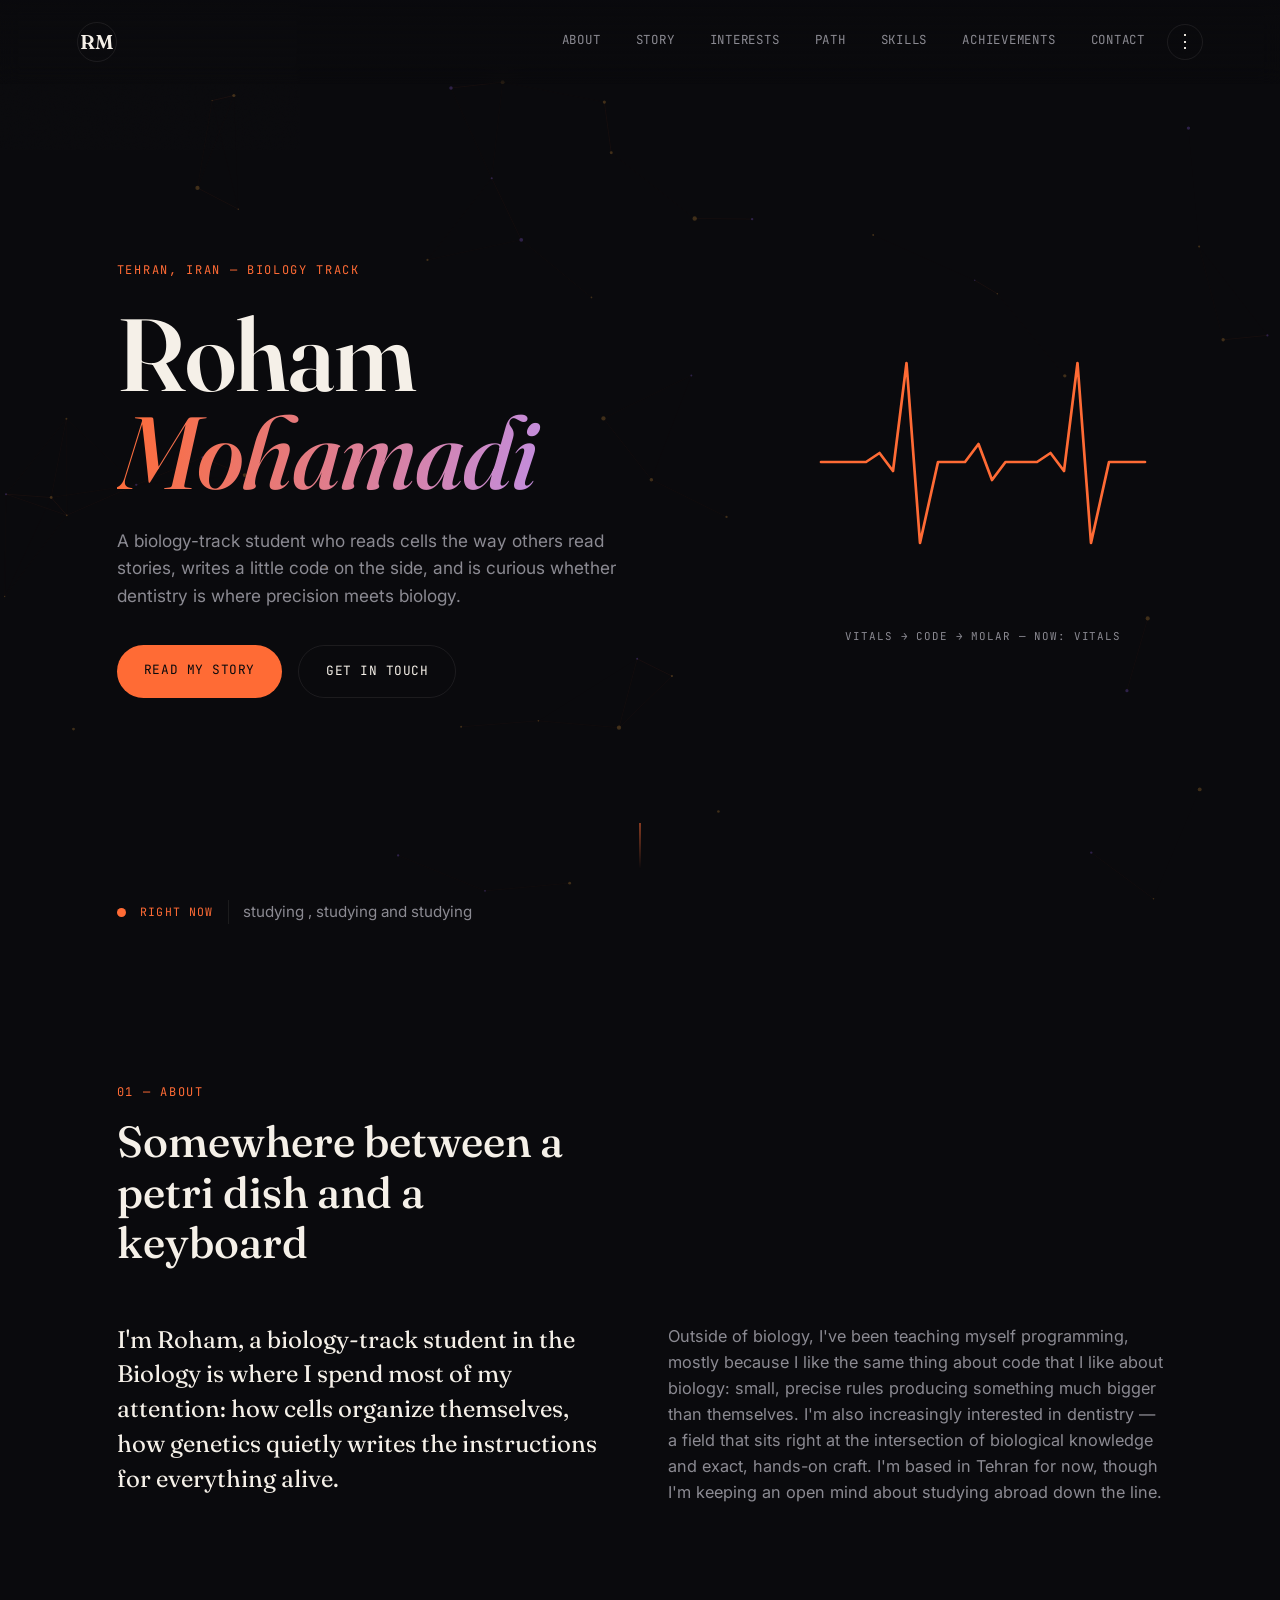
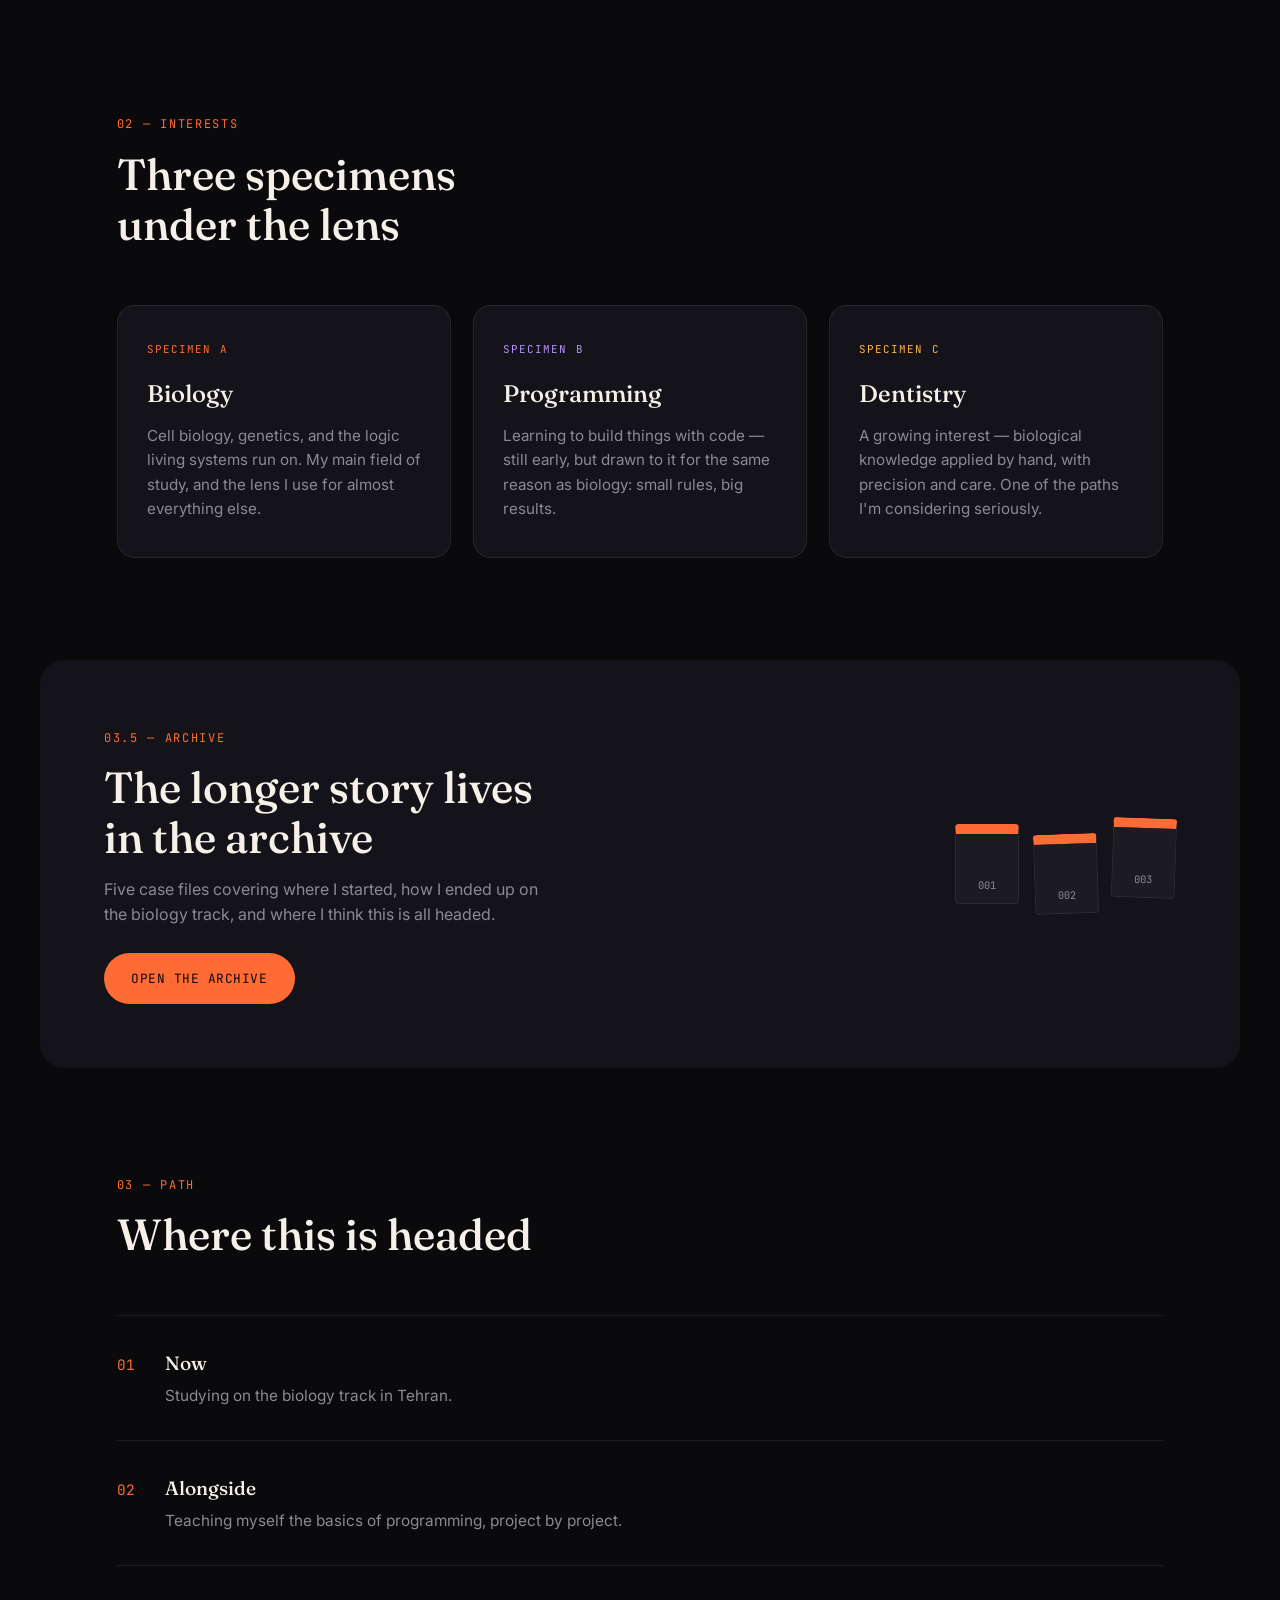
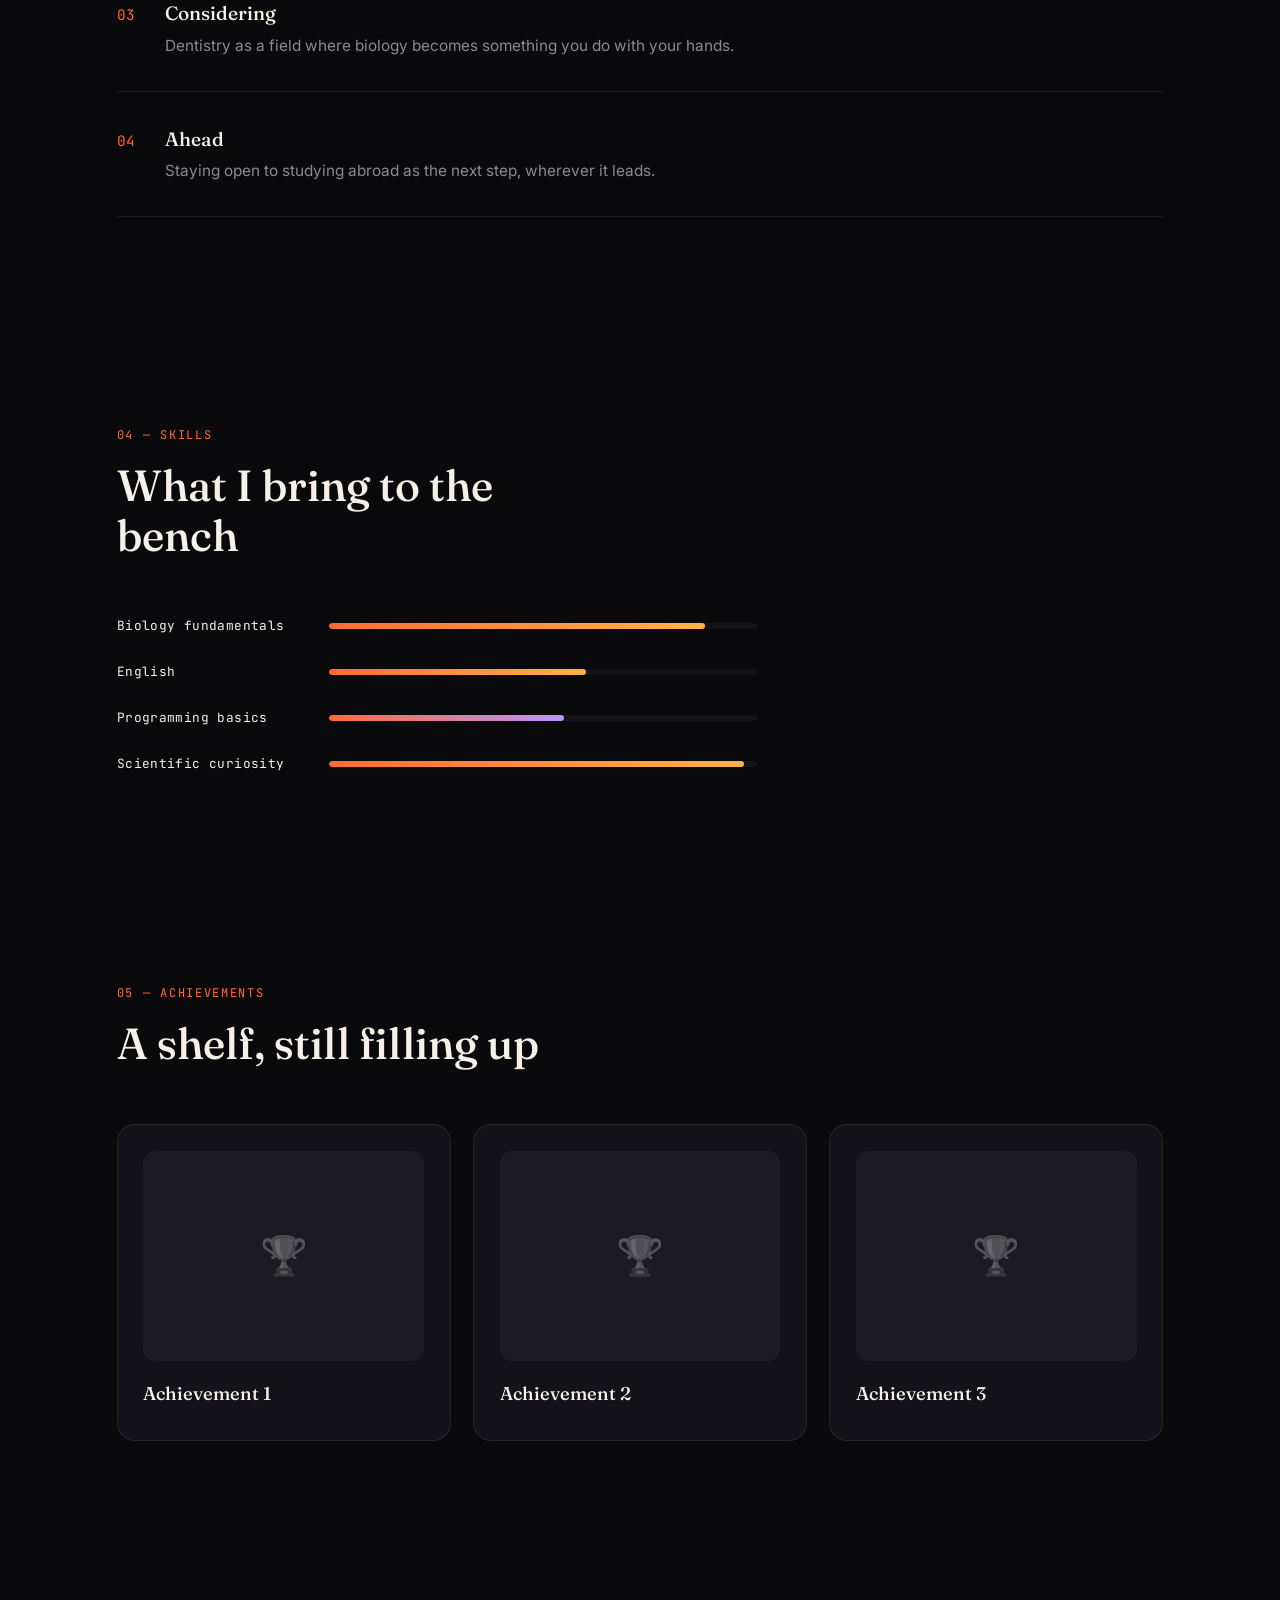
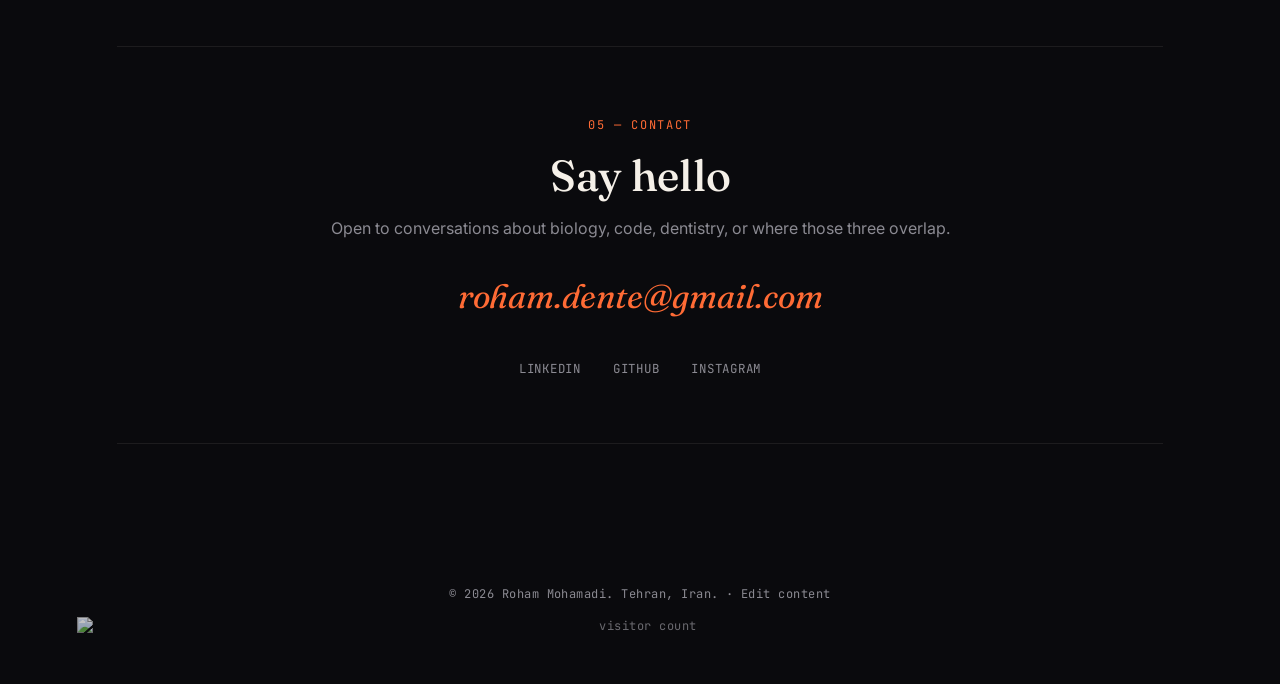
==== commit f01530b7: "Update index.html" ====
--- a/index.html
+++ b/index.html
@@ -12,7 +12,7 @@
 </script>
 <meta name="viewport" content="width=device-width, initial-scale=1.0">
 <title>Roham Mohamadi — Biology Student &amp; Curious Mind, Tehran</title>
-<meta name="description" content="Roham Mohamadi is a NODET (SAMPAD) biology-track high school student in Tehran, exploring genetics, dentistry, and code. Official personal site.">
+<meta name="description" content="Roham Mohamadi is a biology-track high school student in Tehran, exploring genetics, dentistry, and code. Official personal site.">
 <meta name="keywords" content="Roham Mohamadi, Roham Mohamadi Tehran, Roham Mohamadi biology, Roham Mohamadi student">
 <meta name="author" content="Roham Mohamadi">
 <meta name="robots" content="index, follow">
@@ -21,7 +21,7 @@
 <!-- Open Graph -->
 <meta property="og:type" content="profile">
 <meta property="og:title" content="Roham Mohamadi — Biology Student & Curious Mind">
-<meta property="og:description" content="Personal site of Roham Mohamadi: NODET (SAMPAD) biology-track student in Tehran, exploring genetics, dentistry, and programming.">
+<meta property="og:description" content="Personal site of Roham Mohamadi: biology-track student in Tehran, exploring genetics, dentistry, and programming.">
 <meta property="og:url" content="https://roham615.github.io/roham-mohamadi-site/">
 <meta property="og:site_name" content="Roham Mohamadi">
 <meta property="profile:first_name" content="Roham">
@@ -30,7 +30,7 @@
 <!-- Twitter -->
 <meta name="twitter:card" content="summary_large_image">
 <meta name="twitter:title" content="Roham Mohamadi — Biology Student & Curious Mind">
-<meta name="twitter:description" content="NODET (SAMPAD) biology-track student in Tehran, exploring genetics, dentistry, and programming.">
+<meta name="twitter:description" content=" biology-track student in Tehran, exploring genetics, dentistry, and programming.">
 
 <link rel="icon" href="data:image/svg+xml,<svg xmlns=%22http://www.w3.org/2000/svg%22 viewBox=%220 0 100 100%22><circle cx=%2250%22 cy=%2250%22 r=%2245%22 fill=%22%230a0a0d%22/><text x=%2250%22 y=%2266%22 font-size=%2260%22 fill=%22%23ff6b35%22 text-anchor=%22middle%22 font-family=%22Georgia%22>R</text></svg>">
 
@@ -50,7 +50,7 @@
   "jobTitle": "High School Student",
   "affiliation": {
     "@type": "EducationalOrganization",
-    "name": "NODET (SAMPAD) — National Organization for Development of Exceptional Talents"
+    "name": "Alame Helli 6"
   },
   "address": {
     "@type": "PostalAddress",
@@ -58,7 +58,7 @@
     "addressCountry": "IR"
   },
   "knowsAbout": ["Biology", "Genetics", "Dentistry", "Programming", "Computer Science"],
-  "description": "Roham Mohamadi is a biology-track student at NODET (SAMPAD) in Tehran, interested in genetics, dentistry, and programming."
+  "description": "Roham Mohamadi is a biology-track student in Tehran, interested in genetics, dentistry, and programming."
 }
 </script>
 </head>
@@ -123,7 +123,7 @@
   <!-- HERO -->
   <section class="hero" id="top">
     <div class="hero-inner">
-      <p class="eyebrow reveal" id="hero-eyebrow">Tehran, Iran &mdash; NODET / SAMPAD, Biology Track</p>
+      <p class="eyebrow reveal" id="hero-eyebrow">Tehran, Iran &mdash; , Biology Track</p>
       <h1 class="hero-name reveal">
         <span class="hero-name-line" id="hero-first-name">Roham</span>
         <span class="hero-name-line hero-name-accent" id="hero-last-name">Mohamadi</span>
@@ -168,7 +168,7 @@
   <section class="now-banner reveal" id="now">
     <span class="now-dot" aria-hidden="true"></span>
     <span class="now-label">Right now</span>
-    <p class="now-text" id="now-text">Preparing for the biology olympiad and writing small Python scripts to analyze practice-test results.</p>
+    <p class="now-text" id="now-text">studying , studying and studying.</p>
   </section>
 
   <!-- ABOUT -->
@@ -179,8 +179,7 @@
     </div>
     <div class="about-grid">
       <p class="about-lead reveal" id="about-lead">
-        I'm Roham, a biology-track student in the NODET (SAMPAD) system in Tehran &mdash;
-        a national program for students who lean hard into science early.
+        I'm Roham, a biology-track student in Tehran &mdash;
         Biology is where I spend most of my attention: how cells organize
         themselves, how genetics quietly writes the instructions for
         everything alive.
@@ -311,17 +310,17 @@
       <article class="achievement-card reveal">
         <div class="achievement-image" id="ach1-image-wrap"><span class="achievement-placeholder">&#127942;</span></div>
         <h3 id="ach1-title">Achievement 1</h3>
-        <p id="ach1-note">Add a title and short note from the admin panel.</p>
+        <p id="ach1-note">.</p>
       </article>
       <article class="achievement-card reveal">
         <div class="achievement-image" id="ach2-image-wrap"><span class="achievement-placeholder">&#127942;</span></div>
         <h3 id="ach2-title">Achievement 2</h3>
-        <p id="ach2-note">Add a title and short note from the admin panel.</p>
+        <p id="ach2-note">.</p>
       </article>
       <article class="achievement-card reveal">
         <div class="achievement-image" id="ach3-image-wrap"><span class="achievement-placeholder">&#127942;</span></div>
         <h3 id="ach3-title">Achievement 3</h3>
-        <p id="ach3-note">Add a title and short note from the admin panel.</p>
+        <p id="ach3-note">.</p>
       </article>
     </div>
   </section>
@@ -332,7 +331,7 @@
       <span class="eyebrow">05 &mdash; Contact</span>
       <h2>Say hello</h2>
       <p id="contact-desc">Open to conversations about biology, code, dentistry, or where those three overlap.</p>
-      <a class="contact-email" id="contact-email" href="mailto:your-email@example.com">your-email@example.com</a>
+      <a class="contact-email" id="contact-email" href="mailto:your-email@example.com">roham.dente@gmail.com</a>
       <div class="contact-socials">
         <a href="#" id="contact-linkedin" aria-label="LinkedIn">LinkedIn</a>
         <a href="#" id="contact-github" aria-label="GitHub">GitHub</a>
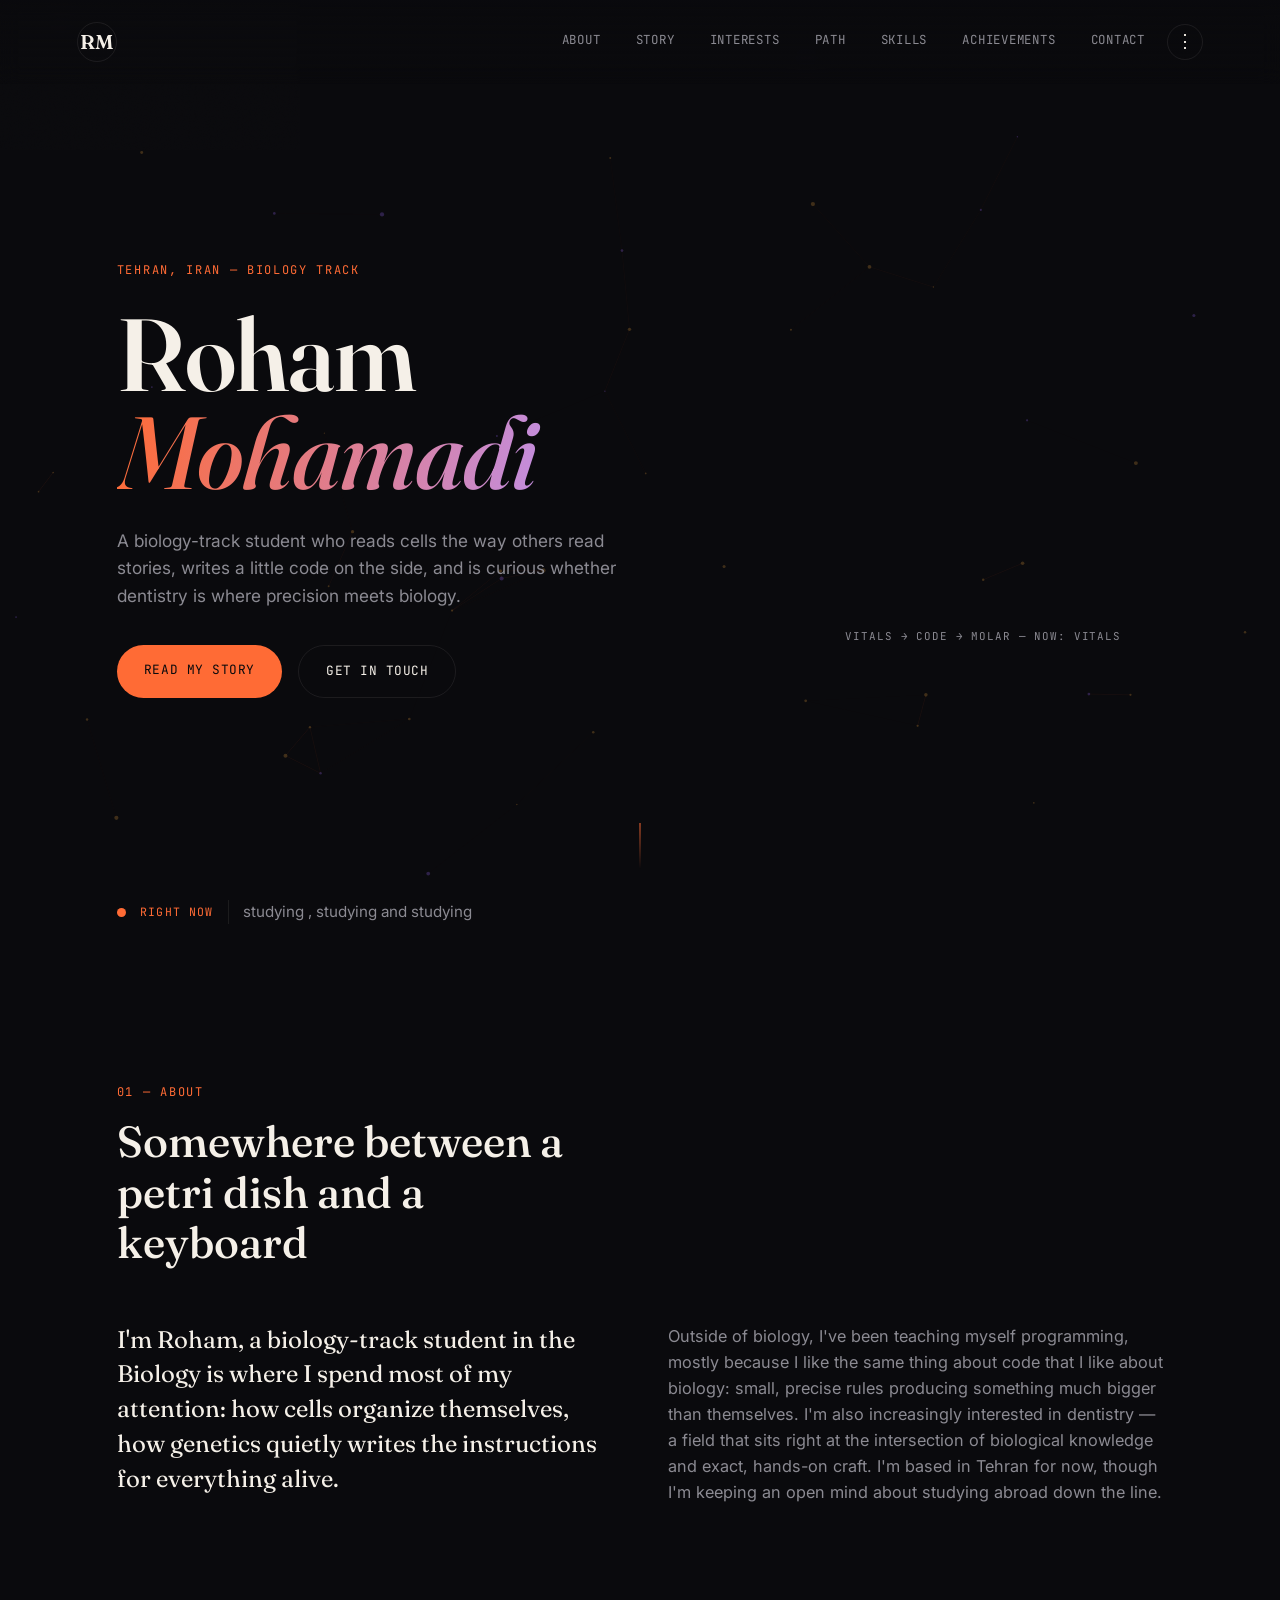
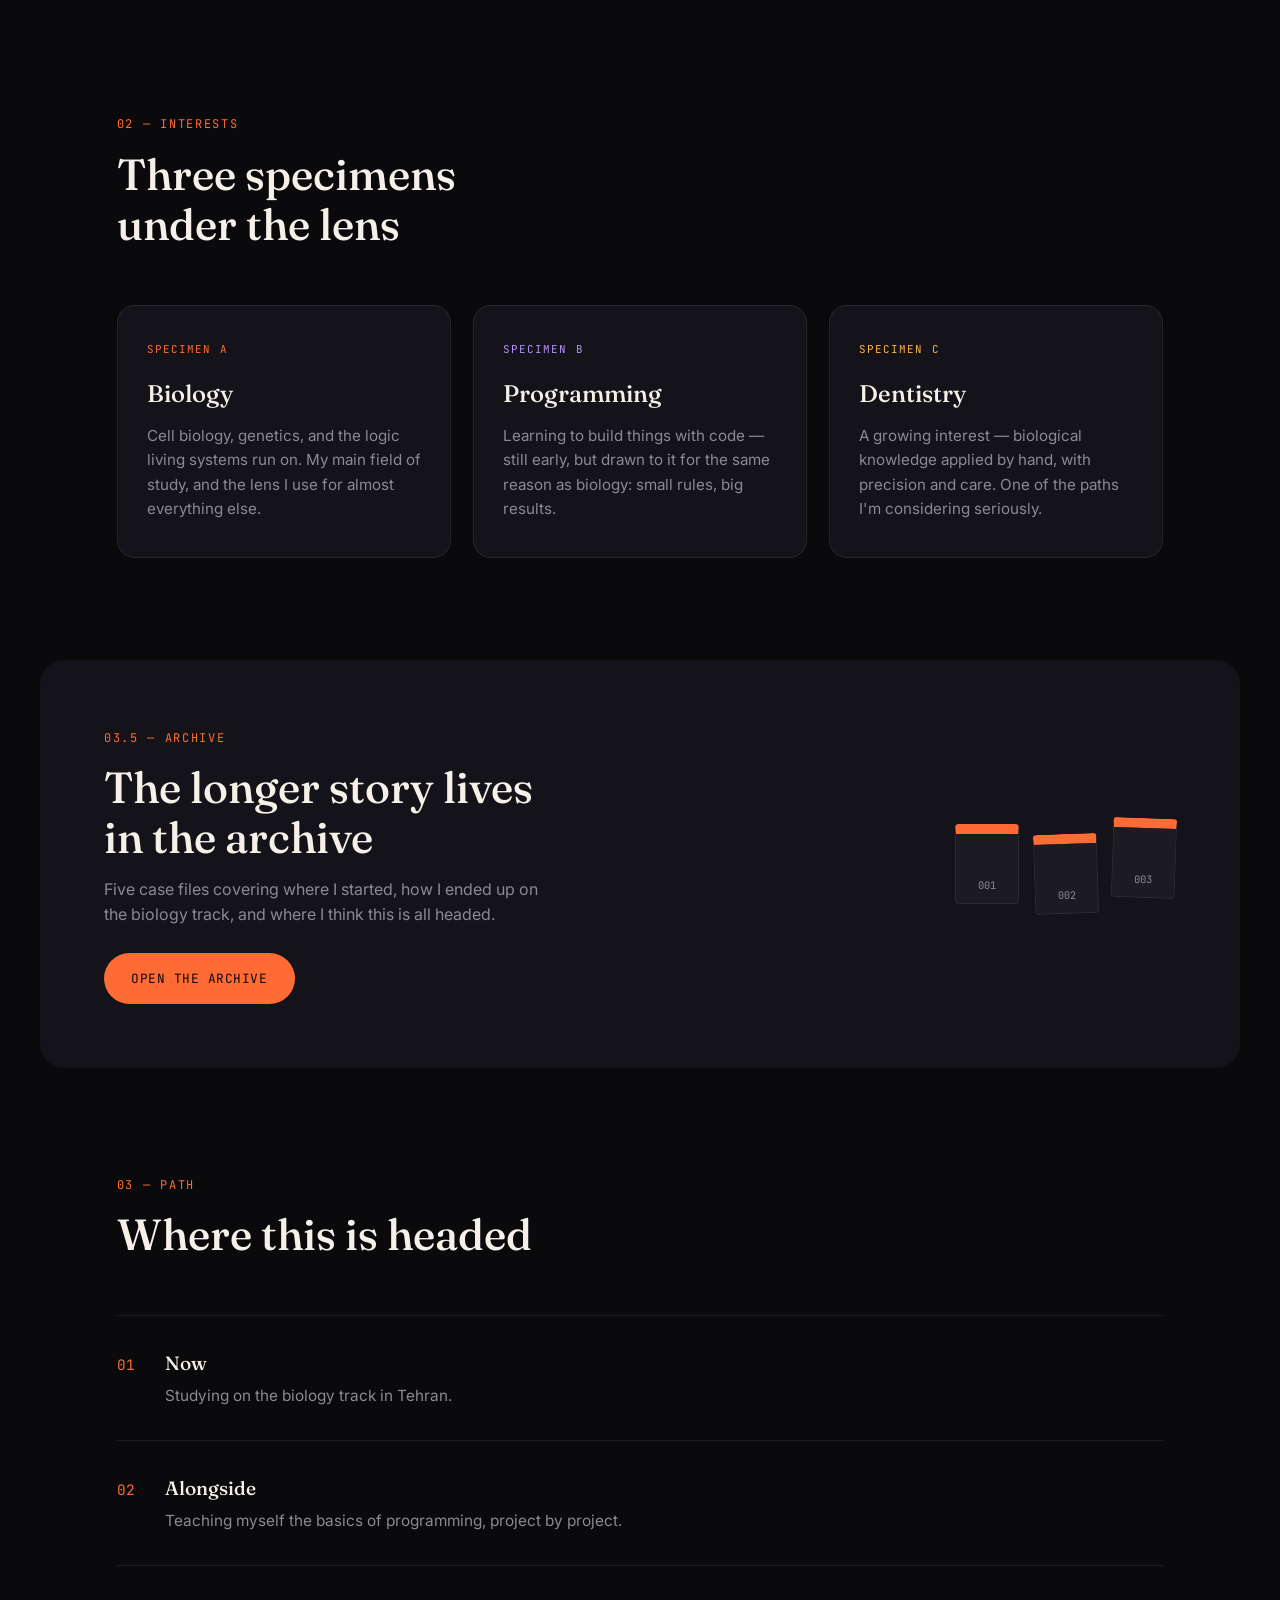
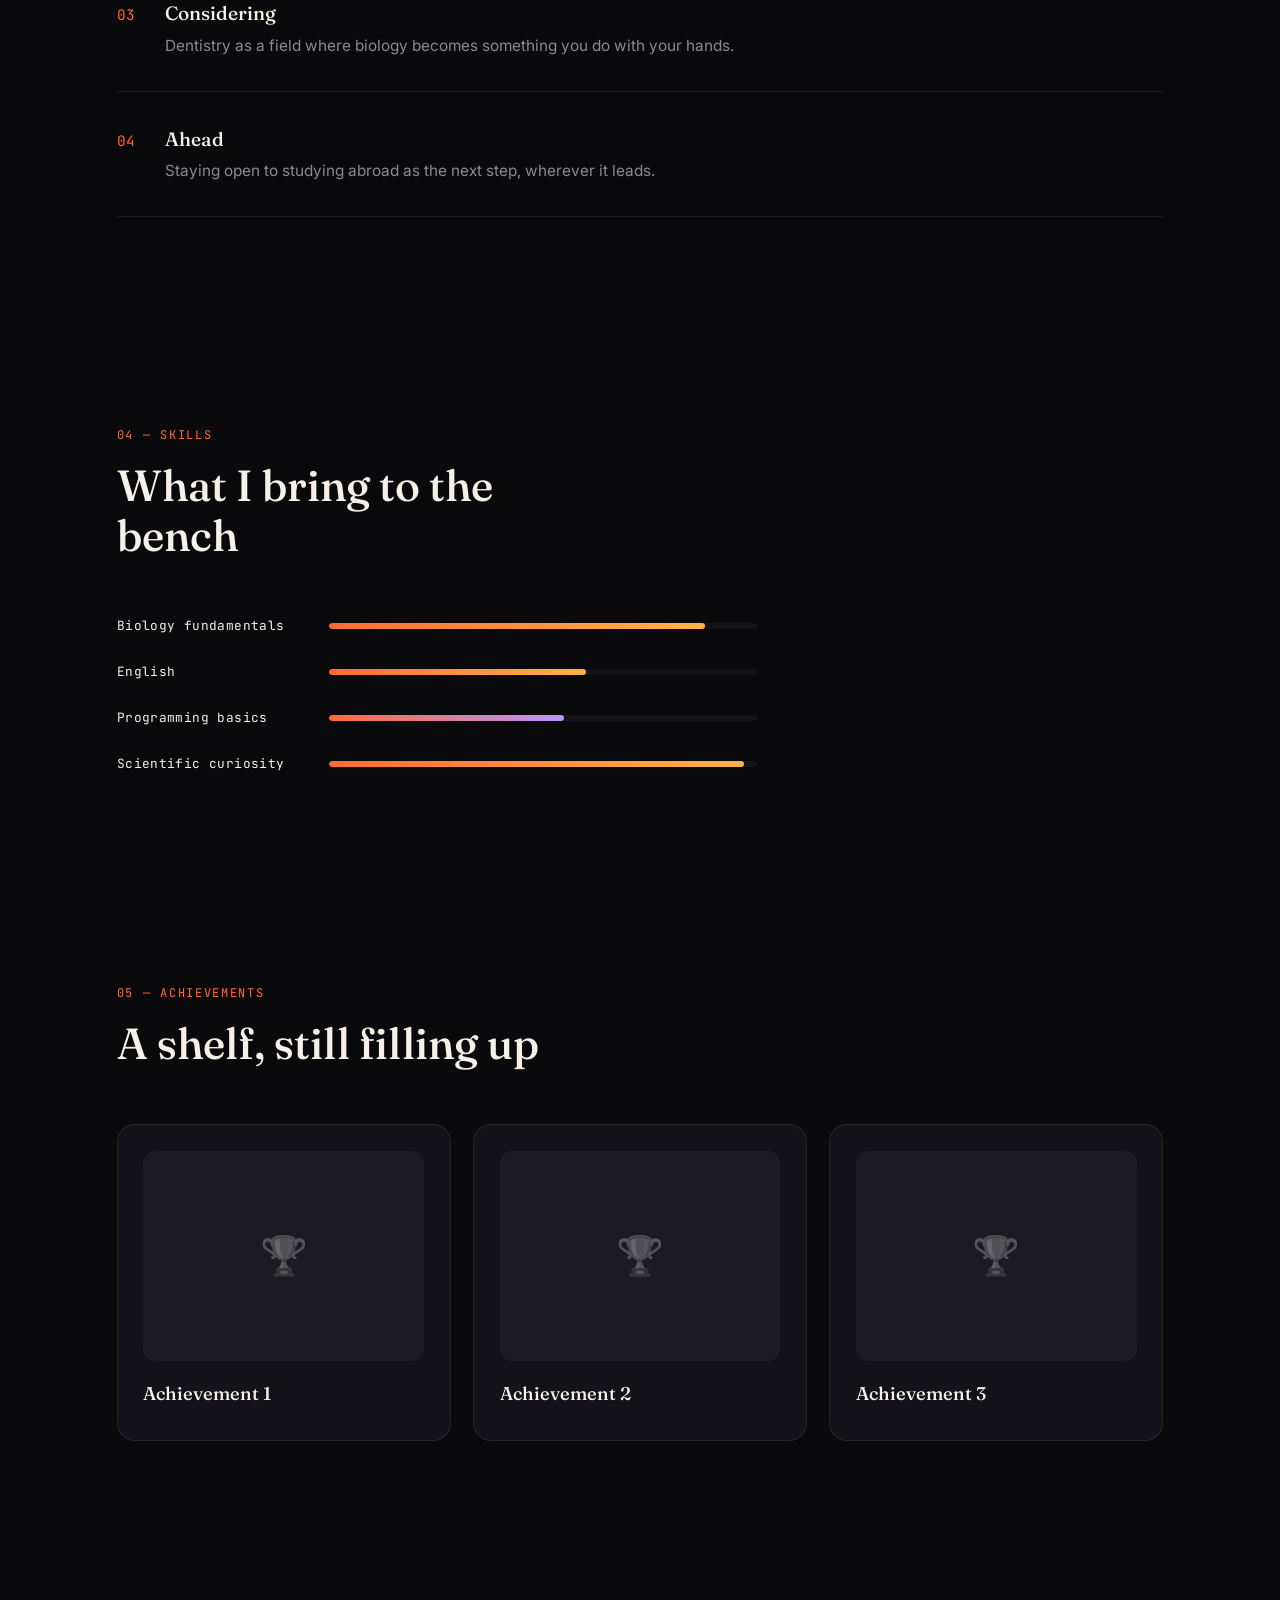
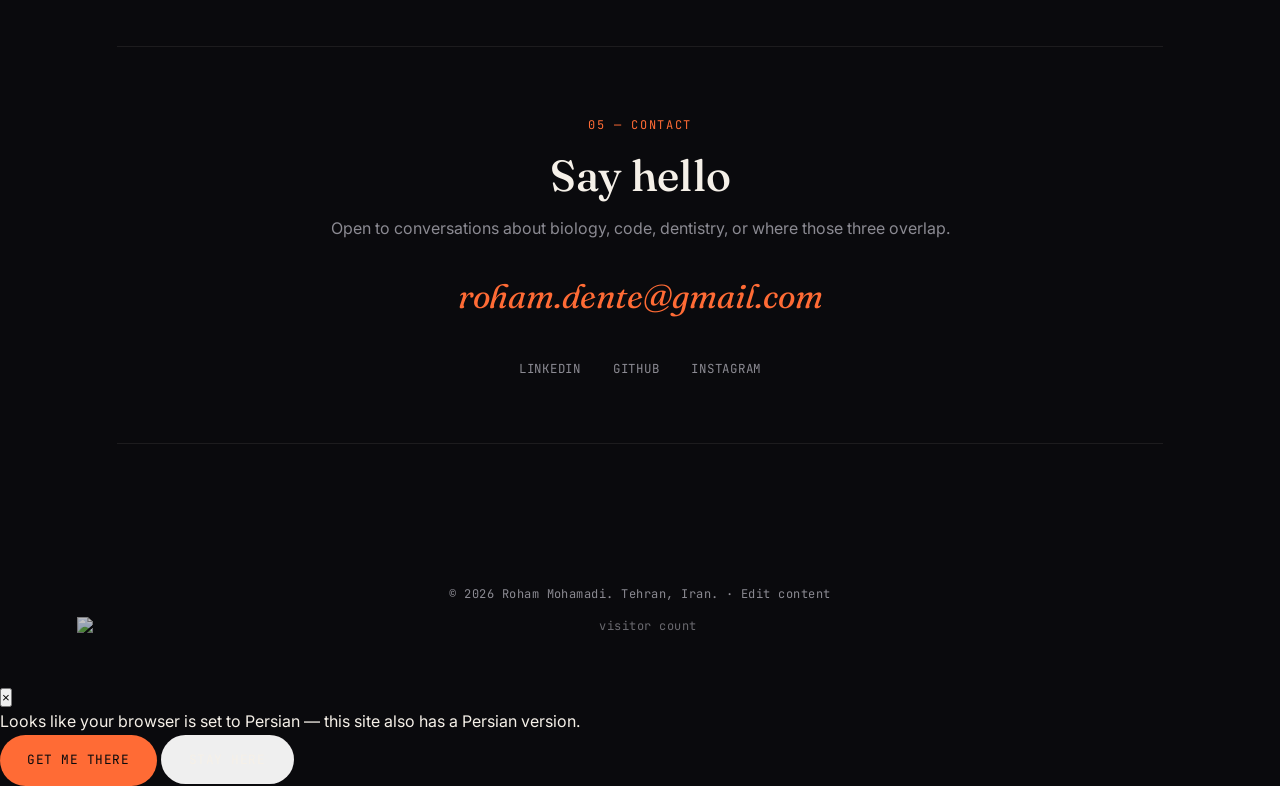
==== commit bec0970d: "Update index.html" ====
--- a/index.html
+++ b/index.html
@@ -348,5 +348,15 @@
 </footer>
 
 <script src="js/main.js"></script>
+<div class="lang-prompt" id="langPrompt">
+  <div class="lang-prompt-card">
+    <button class="lang-prompt-close" id="langPromptClose" aria-label="Close">&times;</button>
+    <p>Looks like your browser is set to Persian &mdash; this site also has a Persian version.</p>
+    <div class="lang-prompt-actions">
+      <a href="https://roham615.github.io/roham-mohamadi-fa/" class="btn btn-primary">Get me there</a>
+      <button type="button" class="btn btn-ghost" id="langPromptStay">Stay here</button>
+    </div>
+  </div>
+</div>
 </body>
 </html>
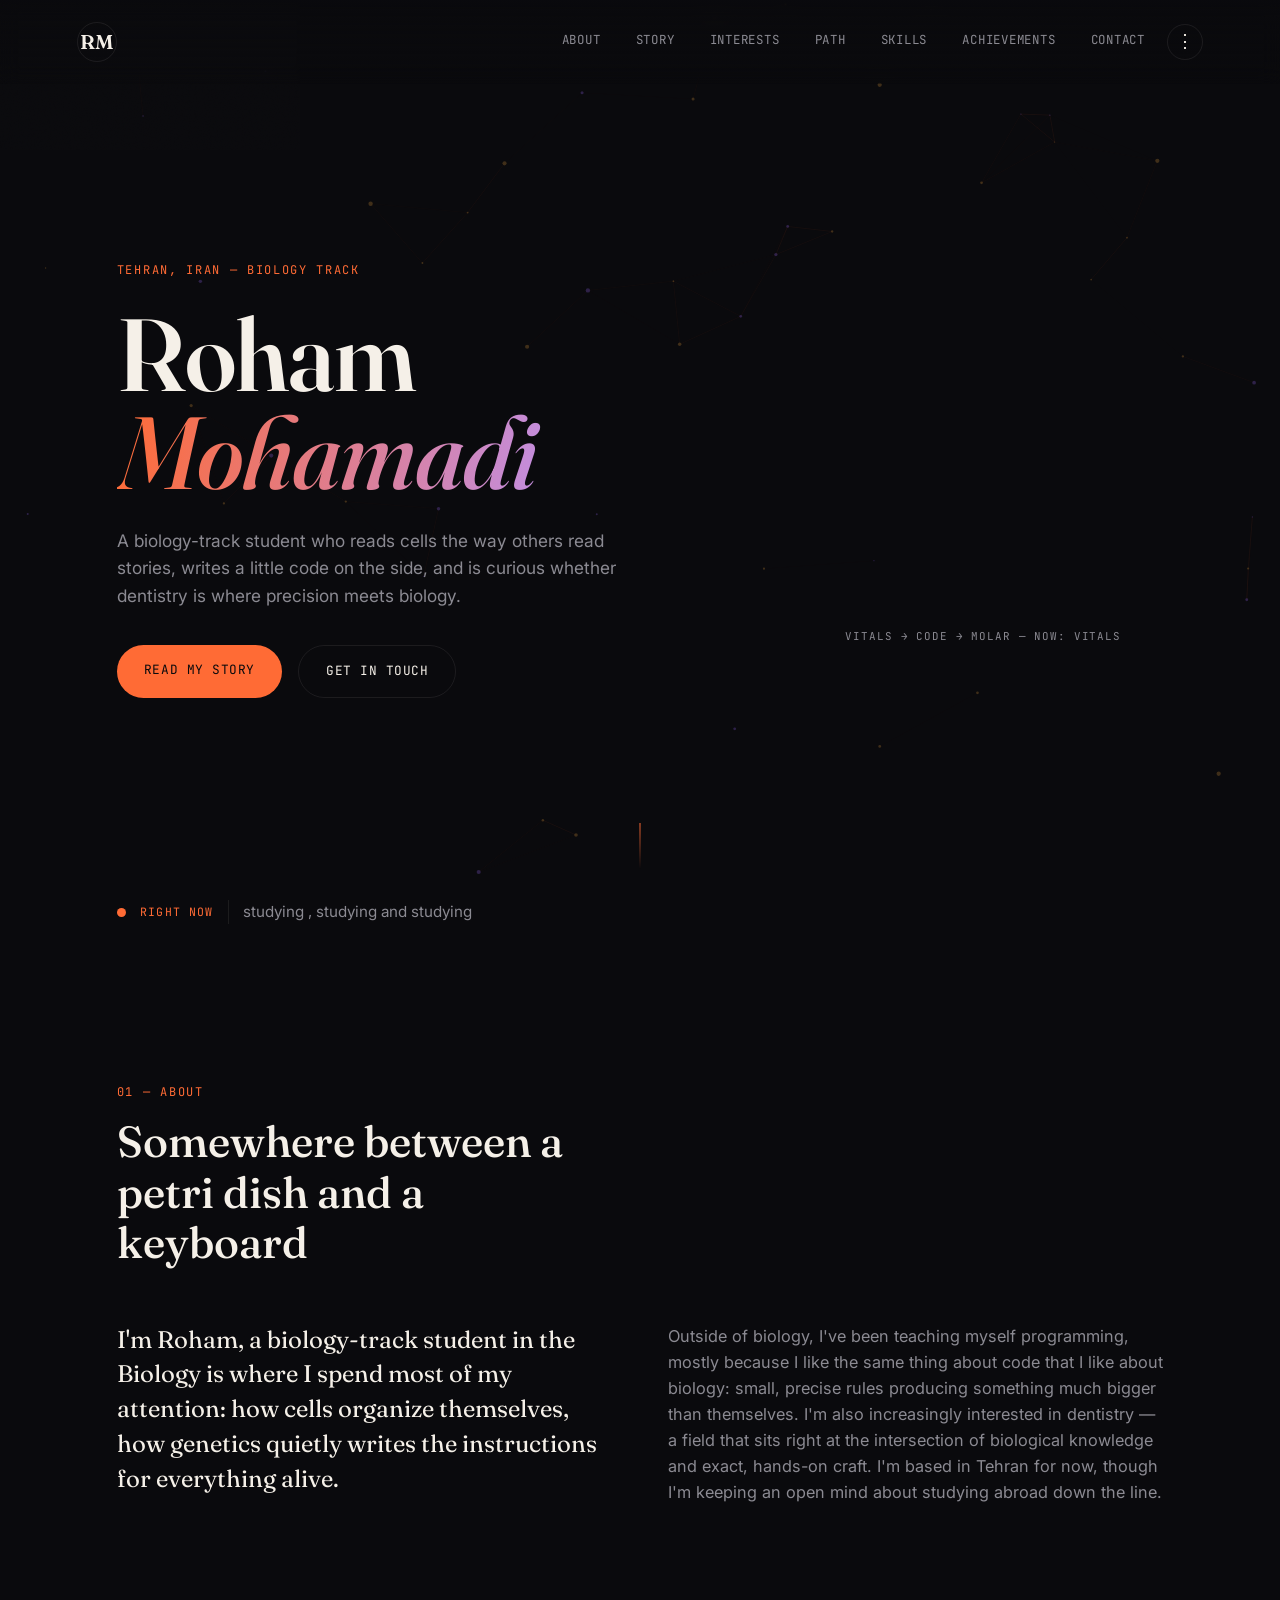
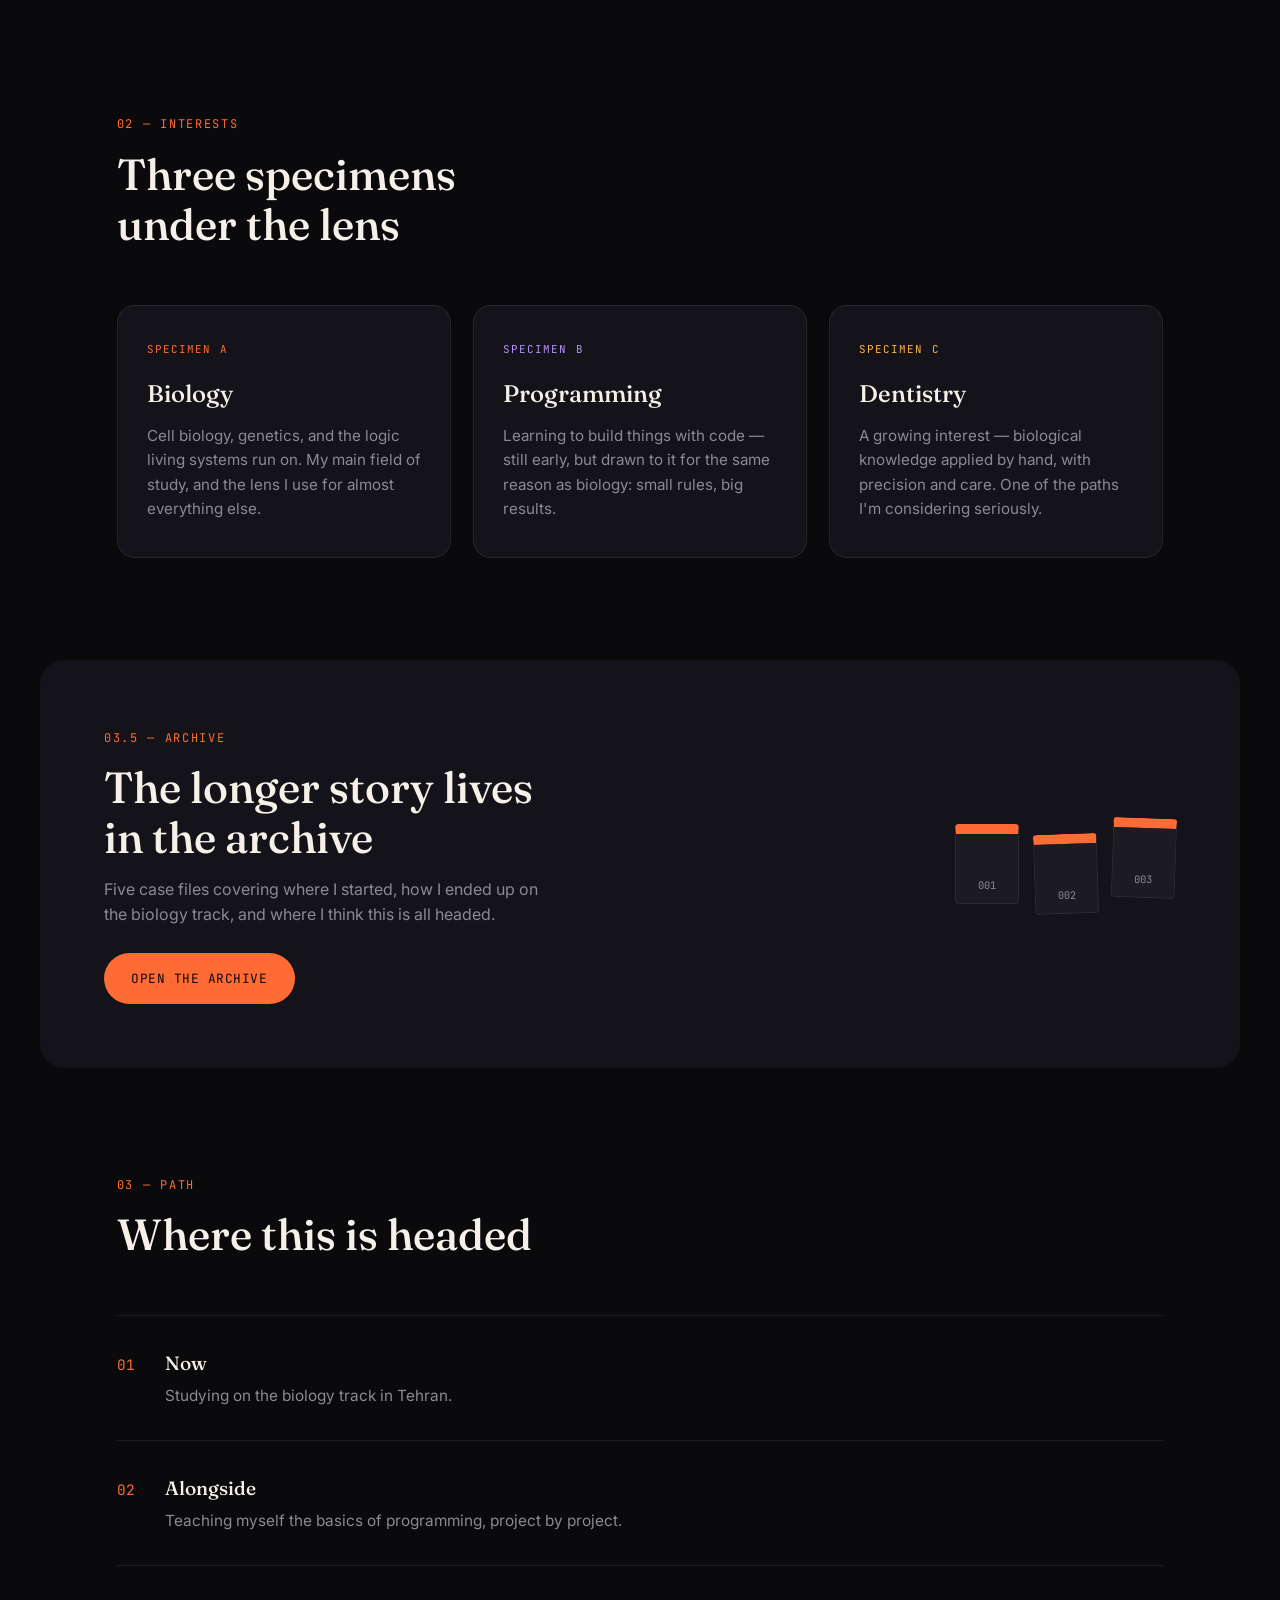
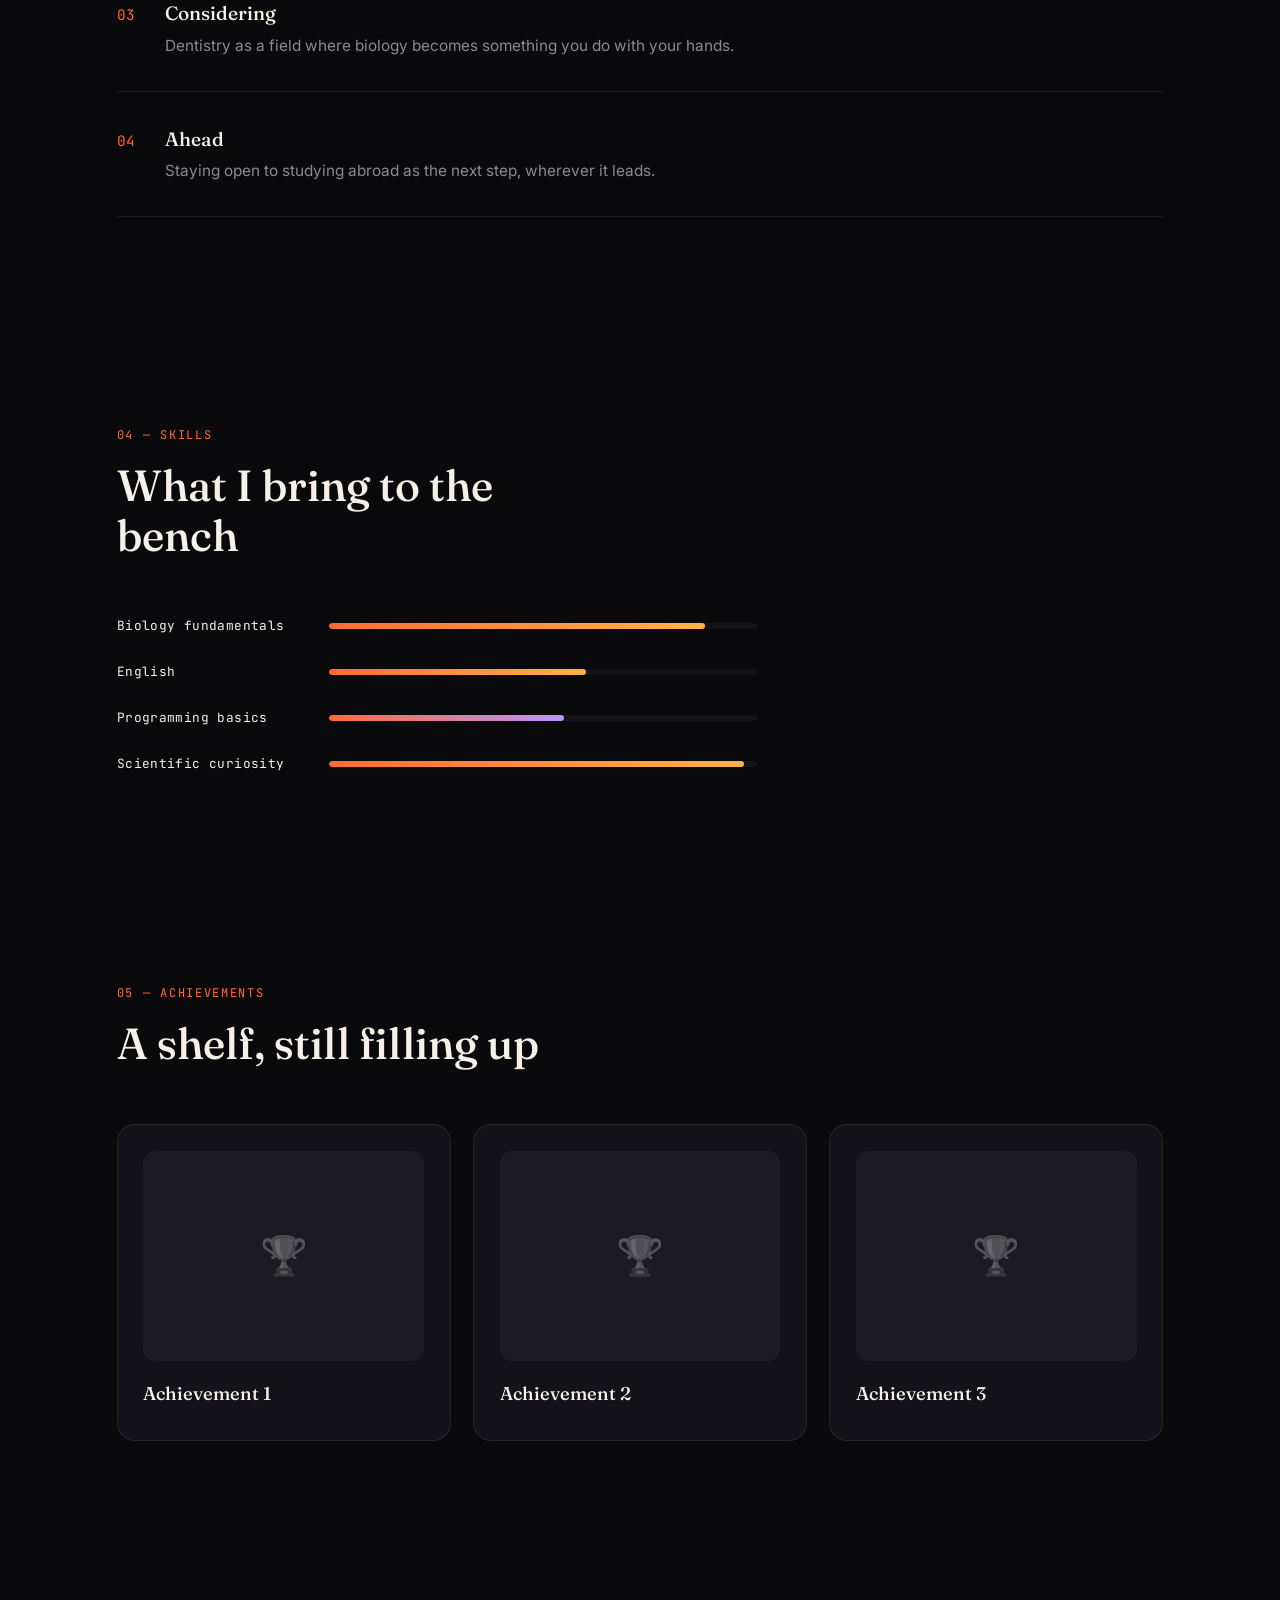
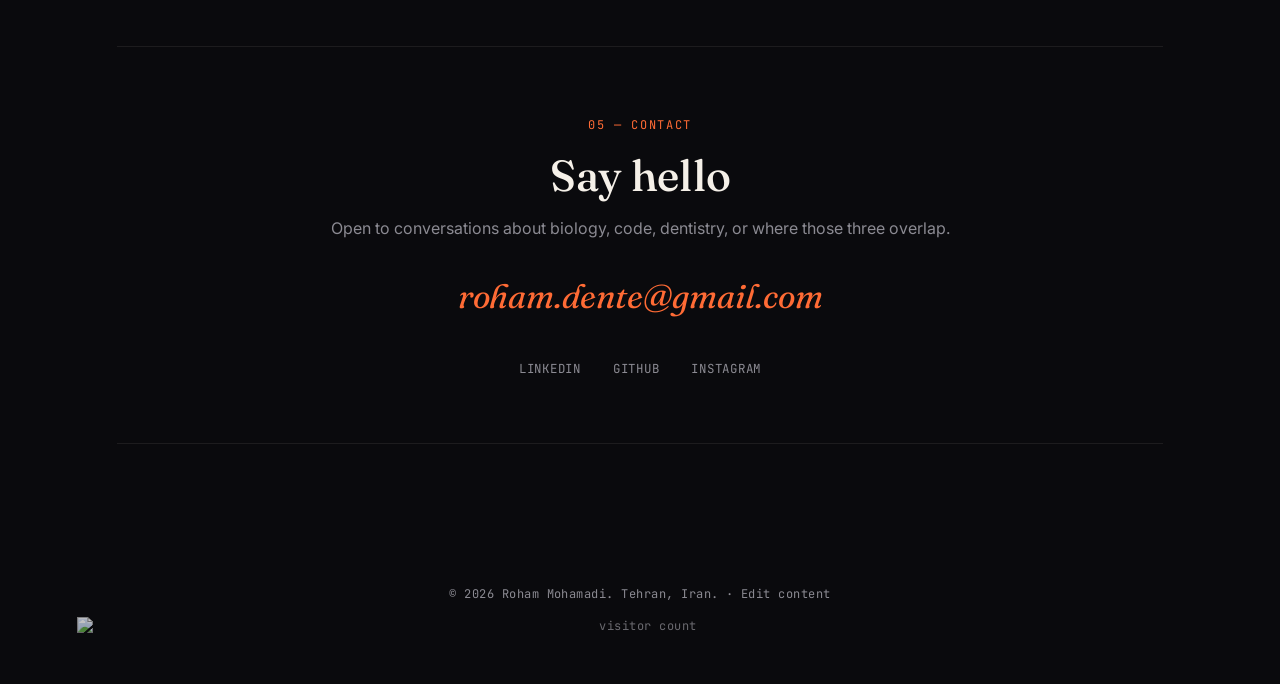
==== commit ceb291a4: "Update index.html" ====
--- a/index.html
+++ b/index.html
@@ -215,8 +215,8 @@
       </article>
       <article class="specimen-card reveal">
         <div class="specimen-tag" id="card3-tag">SPECIMEN C</div>
-        <h3 id="card3-title">Dentistry</h3>
-        <p id="card3-desc">A growing interest &mdash; biological knowledge applied by hand, with precision and care. One of the paths I'm considering seriously.</p>
+        <h3 id="card3-title">Medicine</h3>
+        <p id="card3-desc">A growing interest &mdash;  One of the paths I'm considering seriously.</p>
       </article>
     </div>
   </section>
@@ -247,7 +247,7 @@
         <span class="timeline-index">01</span>
         <div class="timeline-body">
           <h3 id="tl1-title">Now</h3>
-          <p id="tl1-desc">Studying on the biology track at NODET (SAMPAD) in Tehran.</p>
+          <p id="tl1-desc">Studying on the biology track in Tehran.</p>
         </div>
       </li>
       <li class="timeline-item reveal">
@@ -261,7 +261,7 @@
         <span class="timeline-index">03</span>
         <div class="timeline-body">
           <h3 id="tl3-title">Considering</h3>
-          <p id="tl3-desc">Dentistry as a field where biology becomes something you do with your hands.</p>
+          <p id="tl3-desc">medical profession as a field where biology becomes something you do to help people.</p>
         </div>
       </li>
       <li class="timeline-item reveal">
@@ -330,7 +330,7 @@
     <div class="contact-inner reveal">
       <span class="eyebrow">05 &mdash; Contact</span>
       <h2>Say hello</h2>
-      <p id="contact-desc">Open to conversations about biology, code, dentistry, or where those three overlap.</p>
+      <p id="contact-desc">Open to conversations about biology, code, music, or where those three overlap.</p>
       <a class="contact-email" id="contact-email" href="mailto:your-email@example.com">roham.dente@gmail.com</a>
       <div class="contact-socials">
         <a href="#" id="contact-linkedin" aria-label="LinkedIn">LinkedIn</a>
--- a/css/style.css
+++ b/css/style.css
@@ -797,3 +797,69 @@
   opacity:0.75;
   filter:grayscale(0.15);
 }
+
+/* ===== Language detection popup ===== */
+.lang-prompt{
+  position:fixed;
+  inset:0;
+  z-index:90;
+  display:flex;
+  align-items:flex-end;
+  justify-content:center;
+  padding:0 5vw 5vh;
+  background:rgba(10,10,13,0.55);
+  backdrop-filter:blur(4px);
+  opacity:0;
+  pointer-events:none;
+  transition:opacity 0.35s var(--ease);
+}
+.lang-prompt.show{
+  opacity:1;
+  pointer-events:auto;
+}
+.lang-prompt-card{
+  position:relative;
+  max-width:420px;
+  width:100%;
+  background:var(--panel);
+  border:1px solid var(--line);
+  border-radius:16px;
+  padding:1.6rem 1.6rem 1.4rem;
+  box-shadow:0 20px 60px -14px rgba(0,0,0,0.55);
+  transform:translateY(16px) scale(0.98);
+  transition:transform 0.35s var(--ease);
+}
+.lang-prompt.show .lang-prompt-card{
+  transform:translateY(0) scale(1);
+}
+.lang-prompt-card p{
+  color:var(--bone);
+  font-size:0.95rem;
+  line-height:1.6;
+  margin:0 0 1.1rem;
+  padding-inline-end:1.6rem;
+}
+.lang-prompt-actions{
+  display:flex;
+  gap:0.8rem;
+  flex-wrap:wrap;
+}
+.lang-prompt-actions .btn{
+  padding:0.7rem 1.3rem;
+  font-size:0.75rem;
+}
+.lang-prompt-close{
+  position:absolute;
+  top:0.8rem; right:0.9rem;
+  background:none;
+  border:none;
+  color:var(--gray);
+  font-size:1.3rem;
+  line-height:1;
+  cursor:pointer;
+  transition:color 0.25s var(--ease);
+}
+.lang-prompt-close:hover{color:var(--orange);}
+@media (max-width:520px){
+  .lang-prompt{padding:0 4vw 3vh;}
+}
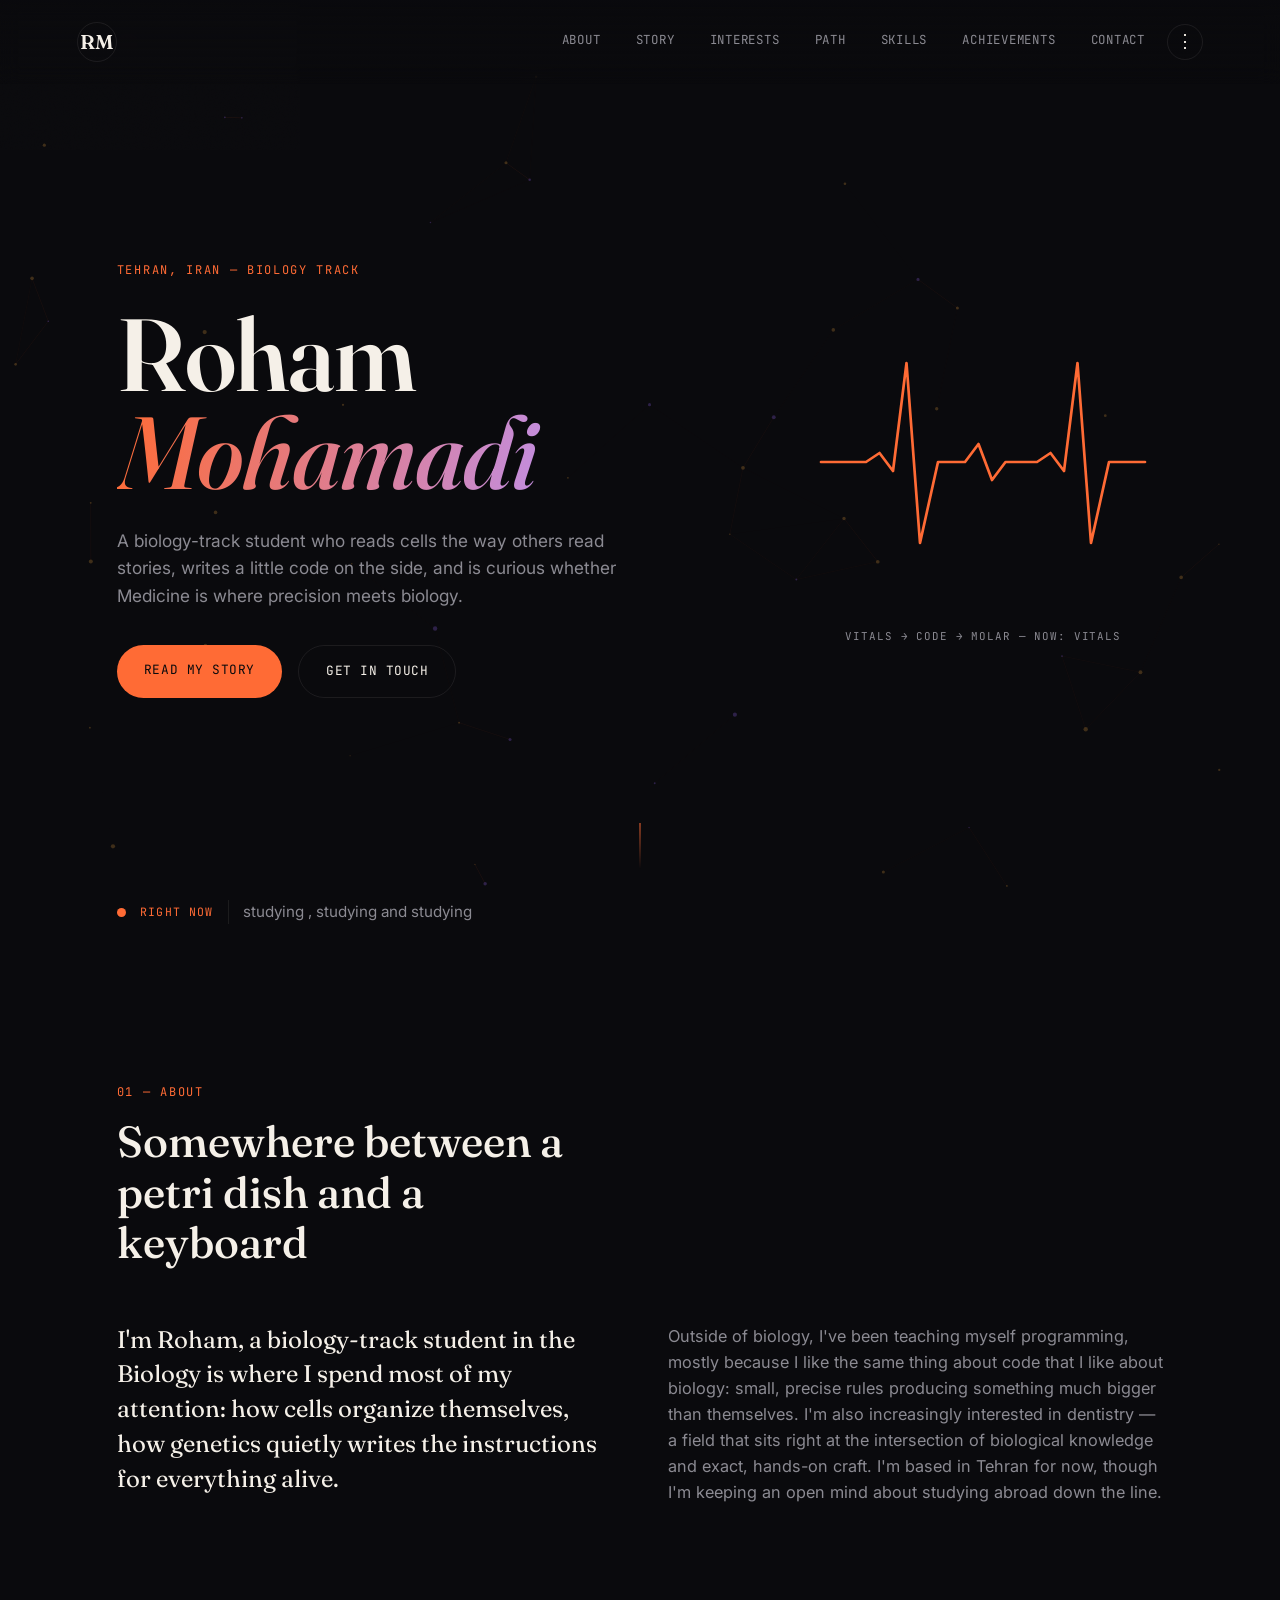
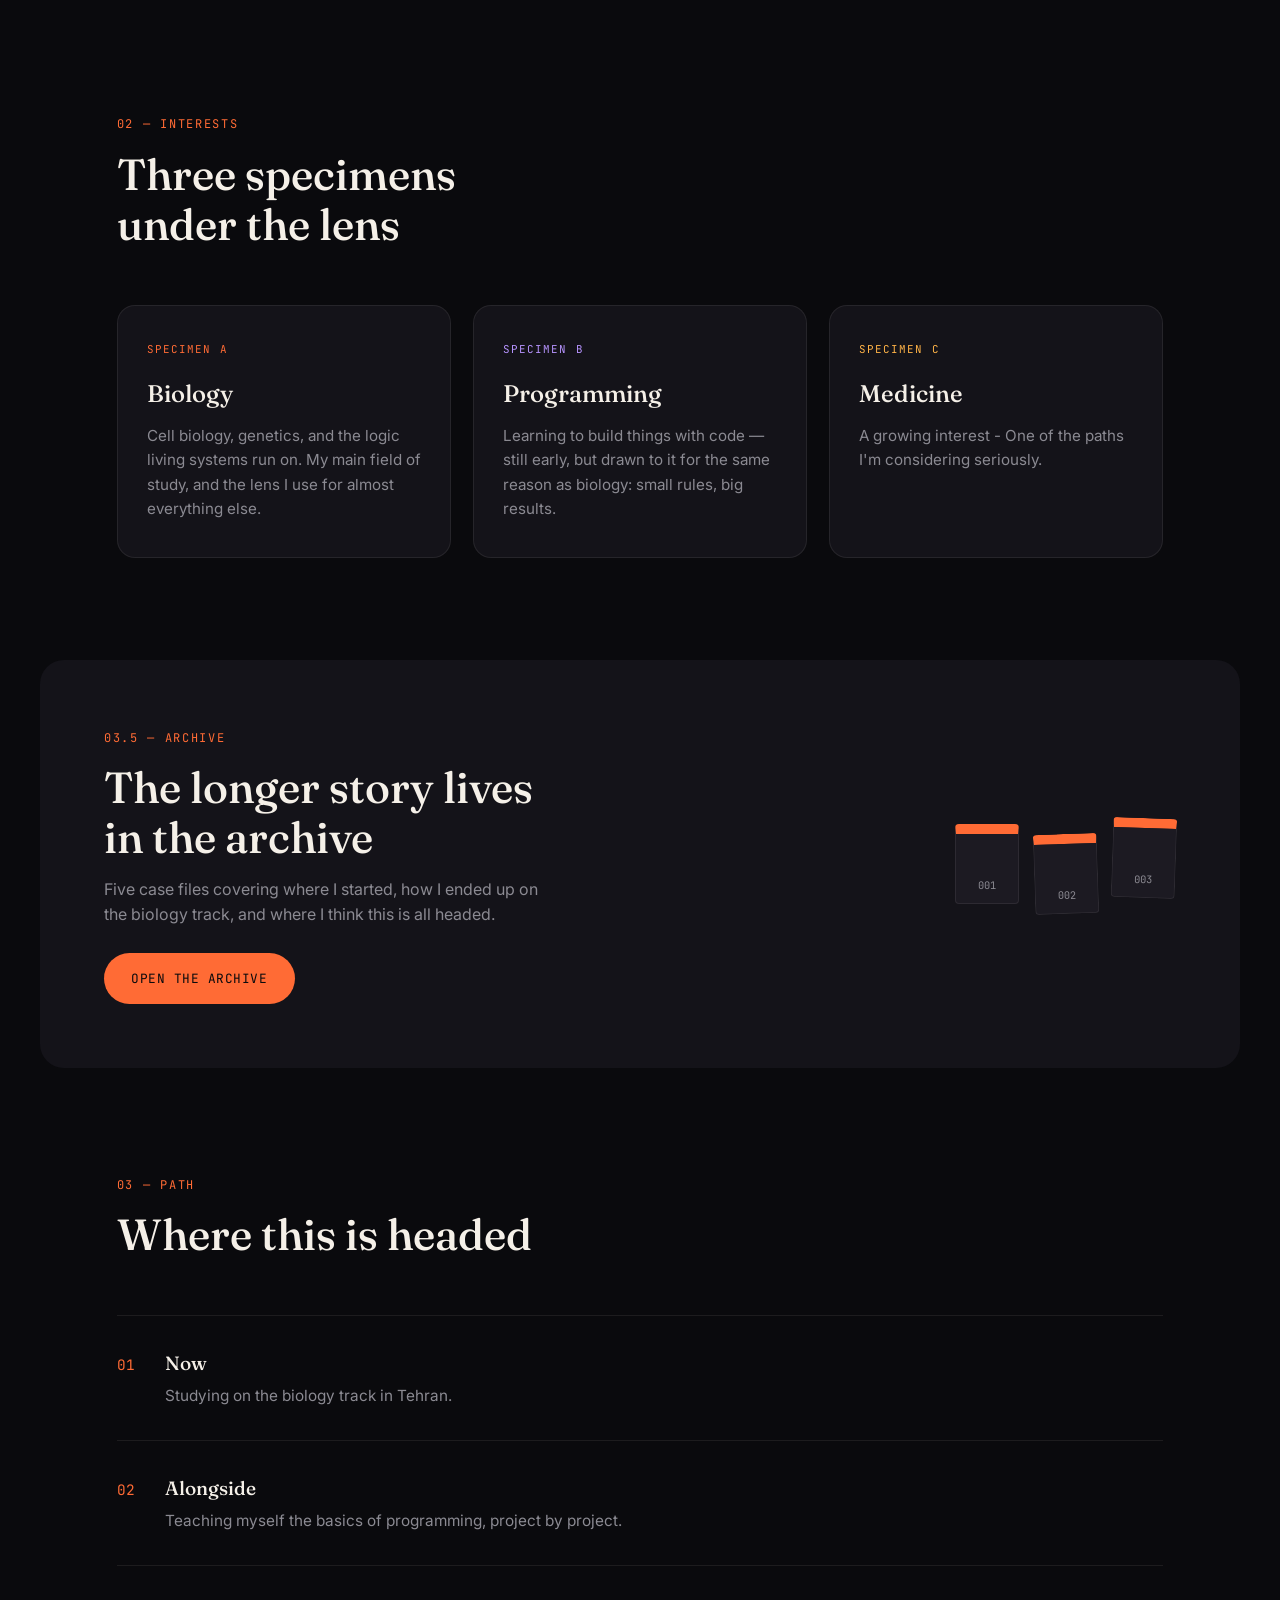
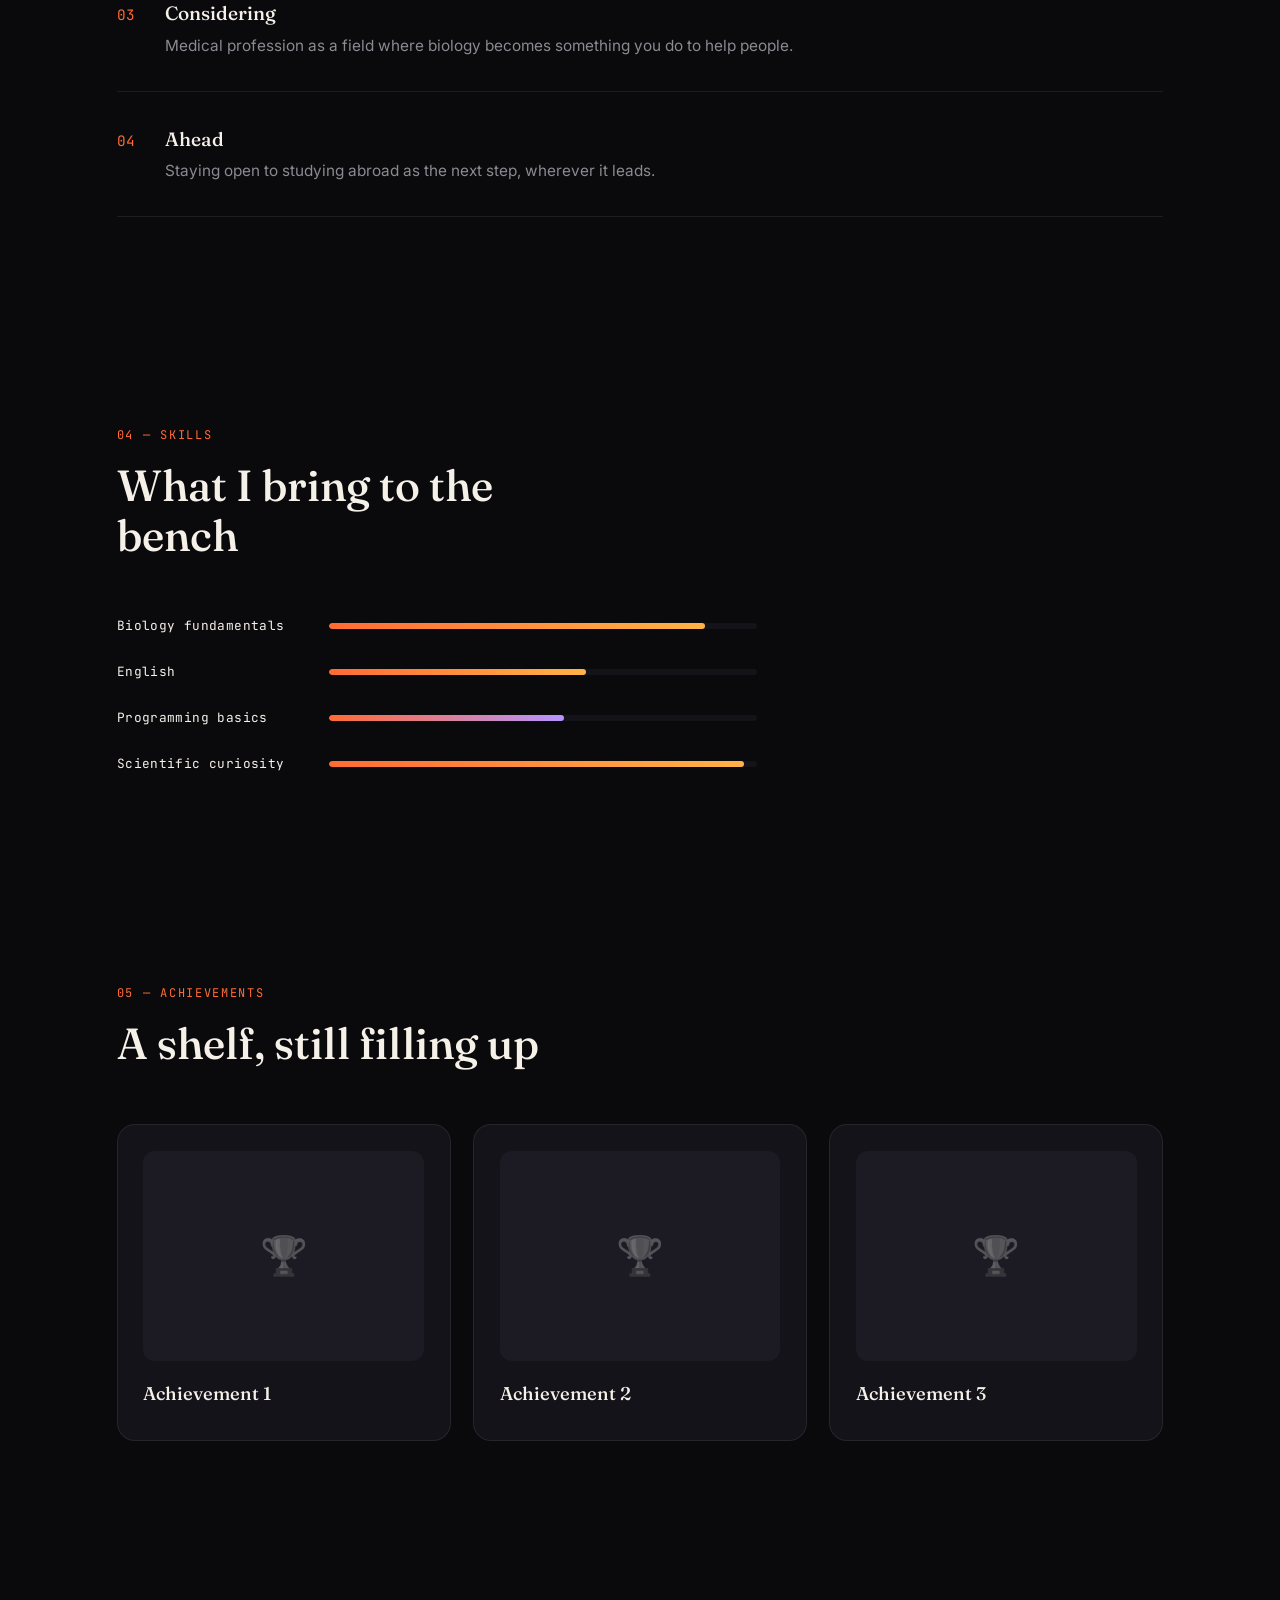
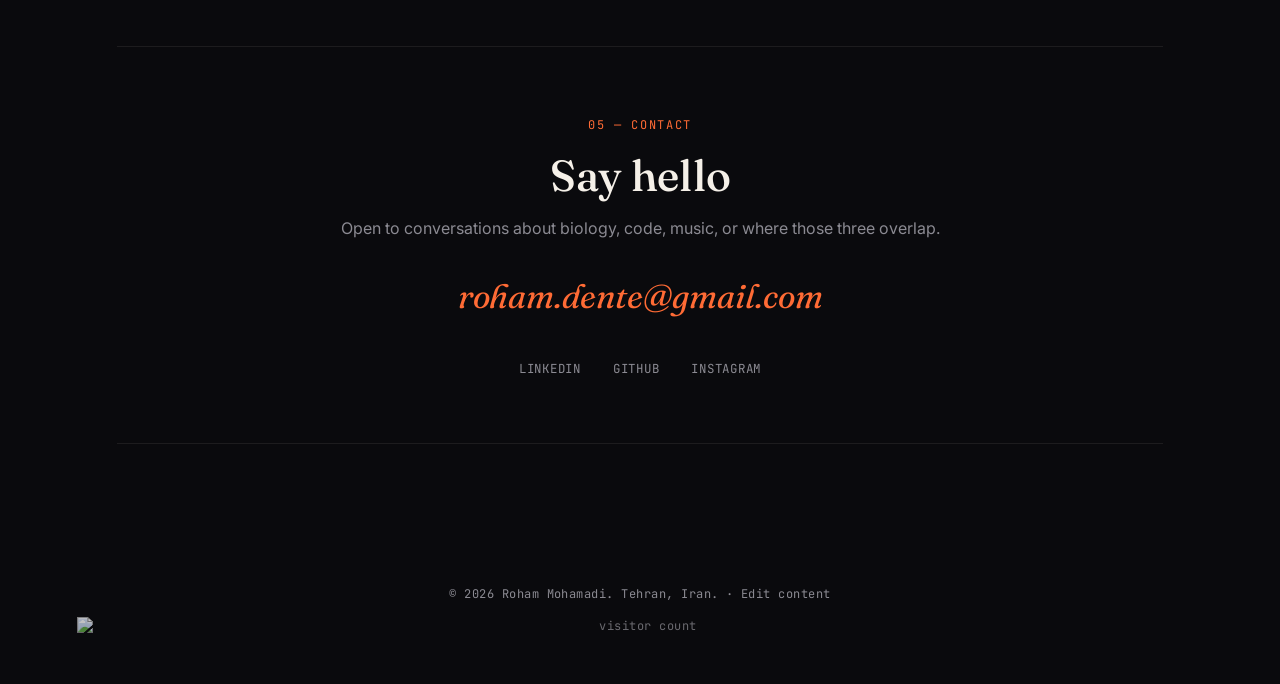
==== commit d8eb6831: "Update index.html" ====
--- a/index.html
+++ b/index.html
@@ -154,12 +154,11 @@
              M175 180 L225 180"
           stroke="#b794ff" stroke-width="3" stroke-linecap="round" stroke-linejoin="round" fill="none" opacity="0"/>
         <!-- Stage 3: molar -->
-        <path id="molarPath"
-          d="M130 210 C120 250, 140 280, 165 275 C180 272, 178 245, 190 245 C202 245, 200 274, 218 276
-             C244 279, 262 248, 250 208 C244 188, 224 178, 200 180 C176 178, 138 188, 130 210 Z"
+                <path id="molarPath"
+          d="M200 120 C175 108 140 108 110 118 L110 228 C140 218 175 218 200 230 C225 218 260 218 290 228 L290 118 C260 108 225 108 200 120 M200 120 L200 230 M128 140 C150 136 172 138 186 146 M128 160 C150 156 172 158 186 166 M128 180 C150 176 172 178 186 186 M272 140 C250 136 228 138 214 146 M272 160 C250 156 228 158 214 166 M272 180 C250 176 228 178 214 186"
           stroke="#ffb347" stroke-width="3" stroke-linecap="round" stroke-linejoin="round" fill="none" opacity="0"/>
       </svg>
-      <span class="visual-caption" id="visualCaption">vitals &rarr; code &rarr; molar</span>
+    <span class="visual-caption" id="visualCaption">vitals &rarr; code &rarr; studying</span>
     </div>
     <div class="scroll-cue" aria-hidden="true"><span></span></div>
   </section>
